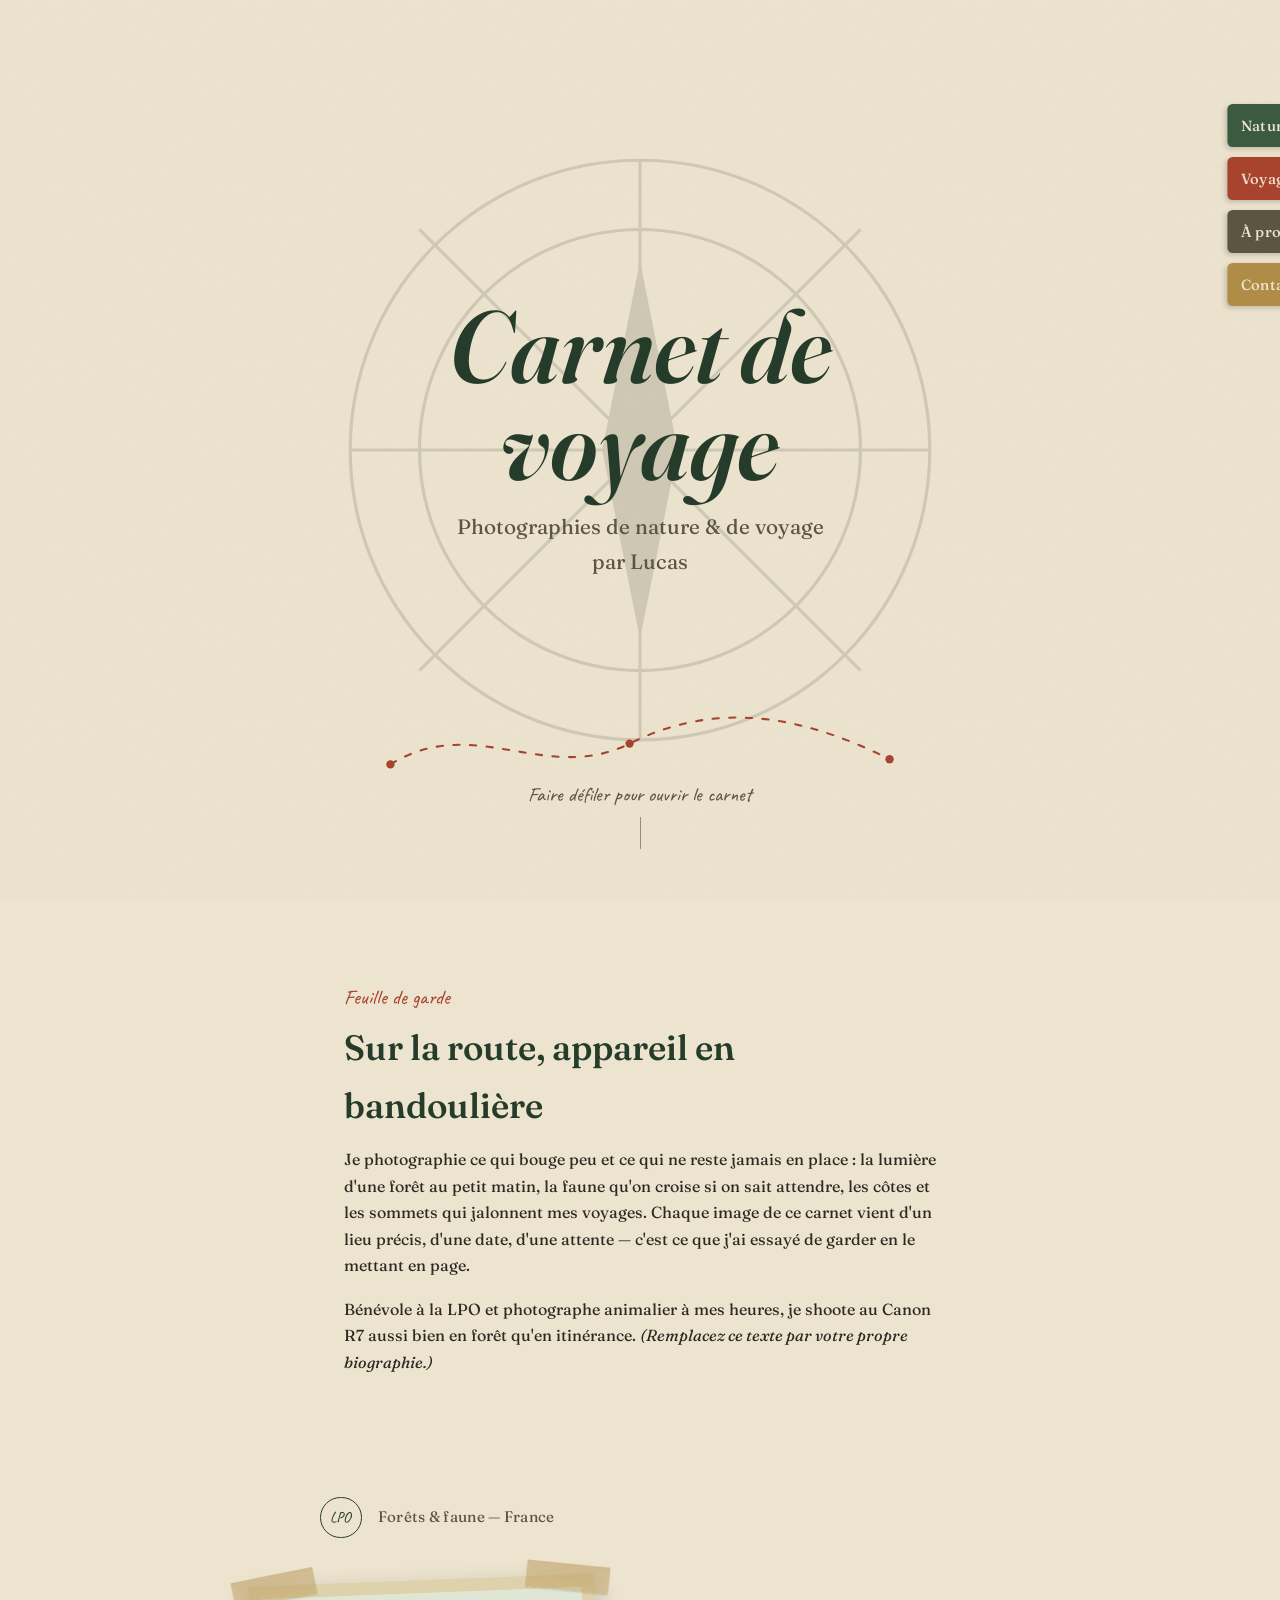
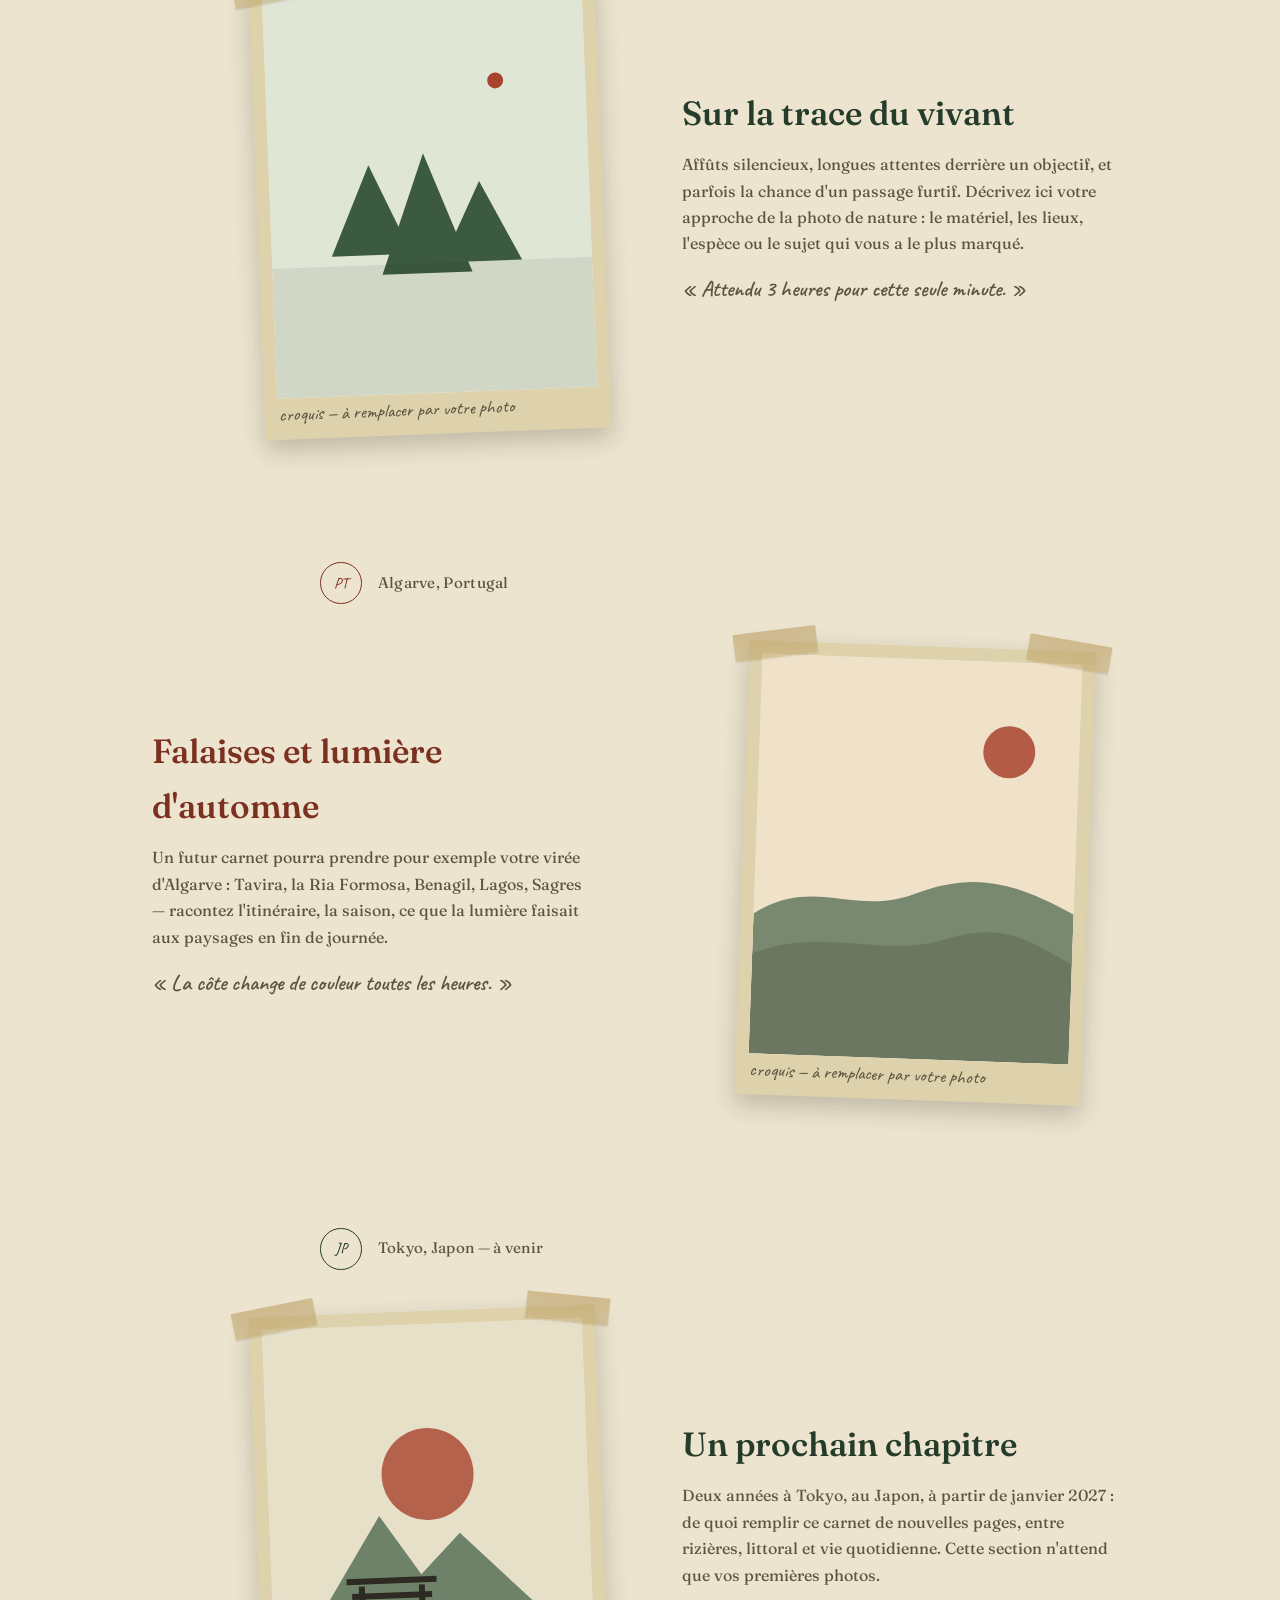
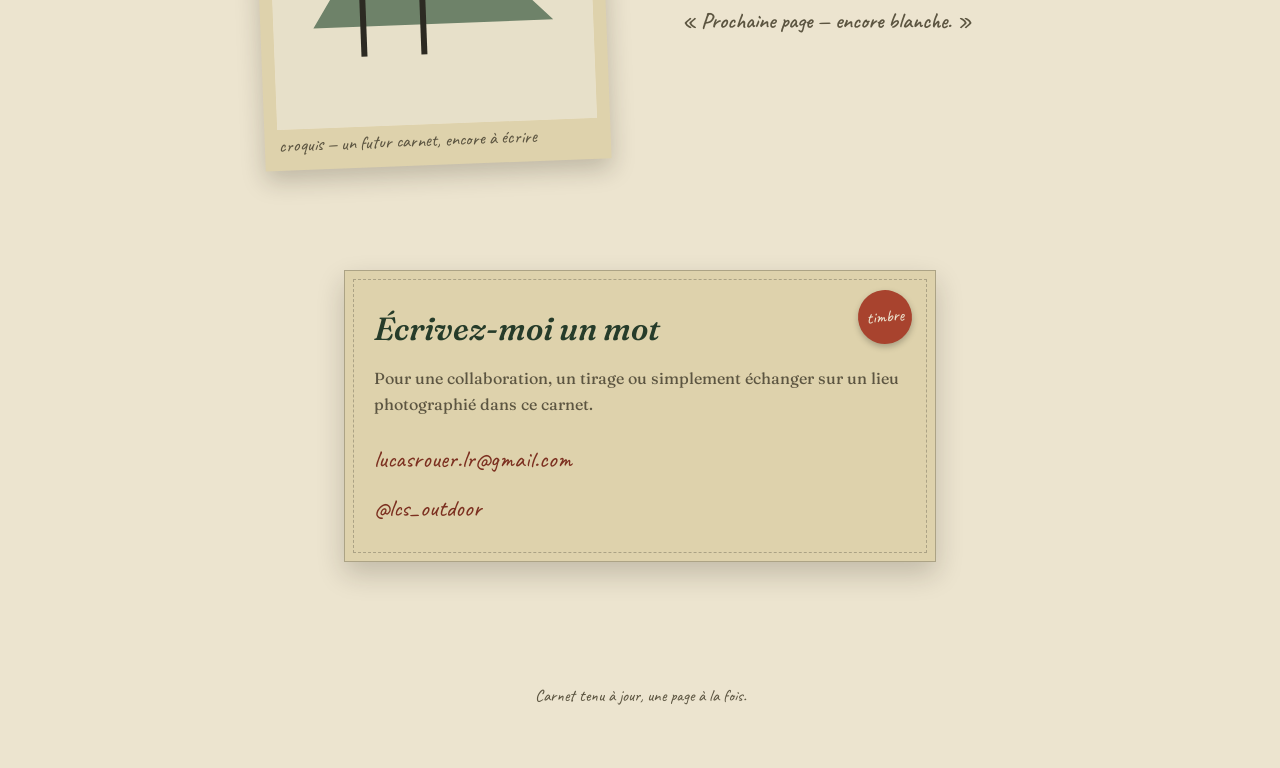
==== index.html @ 3ccbff41 "Create index.html" ====
<!DOCTYPE html>
<html lang="fr">
<head>
<meta charset="UTF-8">
<meta name="viewport" content="width=device-width, initial-scale=1.0">
<title>Carnet de voyage — Portfolio photo</title>
<style>
  @import url('https://fonts.googleapis.com/css2?family=Fraunces:ital,opsz,wght@0,9..144,340;0,9..144,440;0,9..144,560;1,9..144,440;1,9..144,560&family=Caveat:wght@500;600;700&display=swap');
 
  :root{
    --paper: #ece4cf;
    --paper-deep: #ded2ac;
    --paper-shadow: #cabf99;
    --ink: #2c2a22;
    --ink-soft: #5c5541;
    --forest: #3b5a40;
    --forest-deep: #263c2a;
    --rust: #a8432e;
    --rust-deep: #7c3020;
    --gold: #b08d46;
    --thread: rgba(44,42,34,0.28);
    --max: 40rem;
  }
 
  *{ box-sizing:border-box; }
  html{ scroll-behavior:smooth; }
 
  body{
    margin:0;
    background:var(--paper);
    color:var(--ink);
    font-family:'Fraunces', Georgia, serif;
    font-optical-sizing:auto;
    font-weight:440;
    line-height:1.65;
    -webkit-font-smoothing:antialiased;
  }
 
  /* aged paper grain, applied once to the whole page */
  body::before{
    content:"";
    position:fixed; inset:0;
    pointer-events:none;
    z-index:1;
    opacity:.5;
    mix-blend-mode:multiply;
    background-image:url("data:image/svg+xml,%3Csvg xmlns='http://www.w3.org/2000/svg' width='180' height='180'%3E%3Cfilter id='n'%3E%3CfeTurbulence type='fractalNoise' baseFrequency='0.85' numOctaves='2' stitchTiles='stitch'/%3E%3CfeColorMatrix type='matrix' values='0 0 0 0 0.17  0 0 0 0 0.16  0 0 0 0 0.13  0 0 0 0.05 0'/%3E%3C/filter%3E%3Crect width='100%25' height='100%25' filter='url(%23n)'/%3E%3C/svg%3E");
  }
 
  h1,h2,h3{ margin:0; font-weight:560; }
  p{ margin:0 0 1.1em; }
  a{ color:inherit; }
 
  .hand{
    font-family:'Caveat', cursive;
    font-weight:600;
  }
 
  /* ---------- skip link / accessibility ---------- */
  .skip{
    position:absolute; left:-999px; top:0;
    background:var(--ink); color:var(--paper); padding:.6em 1em;
    z-index:100;
  }
  .skip:focus{ left:1em; top:1em; }
 
  /* ================= tabs (notebook page tabs) ================= */
  .nav-toggle-input{ display:none; }
 
  .tabs{
    position:fixed;
    top:6.5rem;
    right:0;
    z-index:40;
    display:flex;
    flex-direction:column;
    gap:.6rem;
  }
  .tab{
    text-decoration:none;
    font-family:'Fraunces', serif;
    font-size:.92rem;
    font-weight:500;
    letter-spacing:.02em;
    color:var(--paper);
    padding:.65em .5em .65em .9em;
    border-radius:.35em 0 0 .35em;
    box-shadow:-2px 2px 5px rgba(0,0,0,.18);
    transform:translateX(2.15rem);
    transition:transform .25s ease;
    writing-mode:horizontal-tb;
  }
  .tab:hover, .tab:focus-visible{ transform:translateX(0); }
  .tab--forest{ background:var(--forest); }
  .tab--rust{ background:var(--rust); }
  .tab--ink{ background:var(--ink-soft); }
  .tab--gold{ background:var(--gold); }
 
  .nav-toggle-label{ display:none; }
 
  @media (max-width:640px){
    .tabs{
      flex-direction:row;
      top:auto; bottom:0; right:0; left:0;
      justify-content:center;
      background:var(--paper-deep);
      padding:.5rem .5rem calc(.5rem + env(safe-area-inset-bottom));
      box-shadow:0 -2px 8px rgba(0,0,0,.15);
      transform:translateY(100%);
      transition:transform .3s ease;
    }
    .nav-toggle-input:checked ~ .tabs{ transform:translateY(0); }
    .tab{ transform:none; border-radius:.35em; box-shadow:none; }
    .nav-toggle-label{
      display:flex; align-items:center; justify-content:center;
      position:fixed; bottom:1rem; right:1rem; z-index:41;
      width:3rem; height:3rem; border-radius:50%;
      background:var(--ink); color:var(--paper);
      font-family:'Caveat',cursive; font-size:1.4rem;
      box-shadow:0 3px 8px rgba(0,0,0,.3);
    }
  }
 
  /* ================= cover ================= */
  .cover{
    position:relative;
    min-height:100svh;
    display:flex;
    flex-direction:column;
    align-items:center;
    justify-content:center;
    text-align:center;
    padding:2rem 1.5rem;
    overflow:hidden;
  }
 
  .cover__compass{
    position:absolute;
    width:min(70vh,640px);
    height:min(70vh,640px);
    opacity:.14;
    color:var(--ink);
  }
 
  .cover__title{
    font-size:clamp(3rem, 10vw, 6.4rem);
    font-style:italic;
    line-height:.95;
    color:var(--forest-deep);
    position:relative;
    z-index:2;
  }
 
  .cover__subtitle{
    position:relative; z-index:2;
    margin-top:1.1rem;
    font-size:clamp(1.05rem,2.4vw,1.3rem);
    color:var(--ink-soft);
  }
 
  .cover__route{
    position:absolute;
    bottom:6.5rem;
    width:min(90%, 520px);
    color:var(--rust);
  }
  .cover__route path{
    fill:none;
    stroke:currentColor;
    stroke-width:2;
    stroke-linecap:round;
    stroke-dasharray:6 10;
    stroke-dashoffset:1000;
    animation:draw 2.6s ease-out forwards .3s;
  }
  .cover__route circle{ fill:var(--rust); }
 
  @keyframes draw{ to{ stroke-dashoffset:0; } }
 
  .cover__scroll{
    position:absolute;
    bottom:1.8rem;
    font-family:'Caveat', cursive;
    font-size:1.25rem;
    color:var(--ink-soft);
  }
  .cover__scroll::after{
    content:"";
    display:block;
    width:1px; height:2rem;
    background:var(--ink-soft);
    margin:.4rem auto 0;
    opacity:.6;
  }
 
  @media (prefers-reduced-motion:reduce){
    .cover__route path{ animation:none; stroke-dashoffset:0; }
  }
 
  /* ================= layout shell ================= */
  main{ position:relative; z-index:2; }
 
  .intro{
    max-width:var(--max);
    margin:0 auto;
    padding:5rem 1.5rem 3rem;
  }
  .intro h2{
    font-size:clamp(1.7rem,4vw,2.2rem);
    color:var(--forest-deep);
    margin-bottom:.7rem;
  }
  .intro__meta{
    font-family:'Caveat', cursive;
    font-size:1.3rem;
    color:var(--rust);
    display:block;
    margin-bottom:.3rem;
  }
 
  /* ================= chapters ================= */
  .chapter{
    max-width:64rem;
    margin:0 auto;
    padding:3.5rem 1.5rem;
  }
 
  .chapter__meta{
    display:flex;
    gap:1rem;
    flex-wrap:wrap;
    align-items:baseline;
    max-width:var(--max);
    margin:0 auto 1.6rem;
    font-family:'Caveat', cursive;
    font-size:1.35rem;
  }
  .chapter[data-accent="forest"] .chapter__meta{ color:var(--forest-deep); }
  .chapter[data-accent="rust"] .chapter__meta{ color:var(--rust-deep); }
  .chapter__place{ color:var(--ink-soft); font-family:'Fraunces',serif; font-size:.95rem; letter-spacing:.02em; }
 
  .chapter__body{
    display:grid;
    grid-template-columns:1.1fr 1fr;
    gap:2.5rem;
    align-items:center;
  }
  .chapter--reverse .chapter__body{ direction:rtl; }
  .chapter--reverse .chapter__body > *{ direction:ltr; }
 
  @media (max-width:760px){
    .chapter__body{ grid-template-columns:1fr; }
    .chapter--reverse .chapter__body{ direction:ltr; }
  }
 
  .chapter__text h2{
    font-size:clamp(1.6rem,3.6vw,2.1rem);
    margin-bottom:.6rem;
  }
  .chapter[data-accent="forest"] .chapter__text h2{ color:var(--forest-deep); }
  .chapter[data-accent="rust"] .chapter__text h2{ color:var(--rust-deep); }
 
  .chapter__text p{ color:var(--ink-soft); max-width:34rem; }
 
  .handwritten-note{
    font-family:'Caveat', cursive;
    font-size:1.4rem;
    color:var(--ink);
    line-height:1.3;
    margin-top:1rem;
  }
 
  /* ---- photo frame: torn paper + tape, ready to receive a real <img> ---- */
  .photo-frame{
    position:relative;
    background:var(--paper-deep);
    padding:.8rem .8rem 2.6rem;
    box-shadow:0 10px 24px rgba(30,26,15,.22);
  }
  .photo-frame--left{ justify-self:end; transform:rotate(-2.2deg); }
  .photo-frame--right{ justify-self:start; transform:rotate(2deg); }
  @media (max-width:760px){
    .photo-frame--left, .photo-frame--right{ justify-self:center; }
  }
 
  .photo-frame figcaption{
    position:absolute;
    bottom:.6rem; left:.9rem; right:.9rem;
    font-family:'Caveat', cursive;
    font-size:1.15rem;
    color:var(--ink-soft);
  }
 
  .photo{
    aspect-ratio:4/5;
    width:min(74vw, 320px);
    overflow:hidden;
    background:var(--paper);
    display:block;
  }
  .photo svg{ width:100%; height:100%; display:block; }
 
  .tape{
    position:absolute;
    width:5.2rem; height:1.7rem;
    background:linear-gradient(180deg, rgba(176,141,70,.55), rgba(176,141,70,.42));
    box-shadow:0 1px 2px rgba(0,0,0,.12);
    opacity:.85;
  }
  .tape--tl{ top:-.7rem; left:-1rem; transform:rotate(-9deg); }
  .tape--tr{ top:-.7rem; right:-1rem; transform:rotate(8deg); }
 
  /* ---- wax-seal date stamp ---- */
  .stamp{
    display:inline-flex;
    align-items:center;
    justify-content:center;
    width:2.6rem; height:2.6rem;
    border-radius:50%;
    border:1.5px solid currentColor;
    font-family:'Caveat', cursive;
    font-size:.95rem;
    flex:none;
  }
 
  /* ================= contact / postcard ================= */
  .contact{
    max-width:40rem;
    margin:2rem auto 6rem;
    padding:0 1.5rem;
  }
  .postcard{
    position:relative;
    background:var(--paper-deep);
    border:1px solid var(--thread);
    padding:2rem 1.8rem;
    box-shadow:0 12px 26px rgba(30,26,15,.2);
  }
  .postcard::before{
    content:"";
    position:absolute; inset:.5rem;
    border:1px dashed var(--thread);
    pointer-events:none;
  }
  .postcard h2{
    font-size:clamp(1.6rem,3.6vw,2rem);
    font-style:italic;
    color:var(--forest-deep);
    margin-bottom:.6rem;
  }
  .postcard p{ color:var(--ink-soft); }
  .postcard__lines{ margin-top:1.4rem; display:flex; flex-direction:column; gap:.5rem; }
  .postcard__lines a{
    text-decoration:none;
    font-family:'Caveat', cursive;
    font-size:1.5rem;
    color:var(--rust-deep);
    border-bottom:1px solid transparent;
  }
  .postcard__lines a:hover, .postcard__lines a:focus-visible{ border-color:currentColor; }
 
  .postcard__seal{
    position:absolute;
    top:1.2rem; right:1.4rem;
    width:3.4rem; height:3.4rem;
    border-radius:50%;
    background:var(--rust);
    color:var(--paper);
    display:flex; align-items:center; justify-content:center;
    font-family:'Caveat', cursive; font-size:1.05rem;
    box-shadow:0 3px 6px rgba(0,0,0,.25);
    transform:rotate(-6deg);
  }
 
  .colophon{
    text-align:center;
    padding:1.5rem 1rem 2.5rem;
    font-family:'Caveat', cursive;
    font-size:1.05rem;
    color:var(--ink-soft);
  }
 
  :focus-visible{ outline:2px solid var(--forest); outline-offset:3px; }
</style>
</head>
<body>
 
<a class="skip" href="#apropos">Aller au contenu</a>
 
<input type="checkbox" id="nav-toggle" class="nav-toggle-input">
<label for="nav-toggle" class="nav-toggle-label" aria-label="Ouvrir le menu">✎</label>
 
<nav class="tabs" aria-label="Sections du carnet">
  <a class="tab tab--forest" href="#nature">Nature</a>
  <a class="tab tab--rust" href="#voyages">Voyages</a>
  <a class="tab tab--ink" href="#apropos">À propos</a>
  <a class="tab tab--gold" href="#contact">Contact</a>
</nav>
 
<!-- ================= COUVERTURE ================= -->
<header class="cover" id="top">
  <svg class="cover__compass" viewBox="0 0 200 200" aria-hidden="true">
    <circle cx="100" cy="100" r="92" fill="none" stroke="currentColor" stroke-width="1"/>
    <circle cx="100" cy="100" r="70" fill="none" stroke="currentColor" stroke-width="1"/>
    <g stroke="currentColor" stroke-width="1">
      <line x1="100" y1="8" x2="100" y2="192"/>
      <line x1="8" y1="100" x2="192" y2="100"/>
      <line x1="30" y1="30" x2="170" y2="170"/>
      <line x1="170" y1="30" x2="30" y2="170"/>
    </g>
    <path d="M100 40 L112 100 L100 160 L88 100 Z" fill="currentColor"/>
  </svg>
 
  <div class="cover__text">
    <h1 class="cover__title">Carnet de<br>voyage</h1>
    <p class="cover__subtitle">Photographies de nature &amp; de voyage<br>par Lucas</p>
  </div>
 
  <svg class="cover__route" viewBox="0 0 500 90" aria-hidden="true">
    <path d="M10 60 C 90 10, 160 80, 240 40 S 400 10, 490 55"/>
    <circle cx="10" cy="60" r="4"/>
    <circle cx="240" cy="40" r="4"/>
    <circle cx="490" cy="55" r="4"/>
  </svg>
 
  <p class="cover__scroll">Faire défiler pour ouvrir le carnet</p>
</header>
 
<main>
 
  <!-- ================= À PROPOS ================= -->
  <section class="intro" id="apropos">
    <span class="intro__meta">Feuille de garde</span>
    <h2>Sur la route, appareil en bandoulière</h2>
    <p>
      Je photographie ce qui bouge peu et ce qui ne reste jamais en place&nbsp;: la lumière
      d'une forêt au petit matin, la faune qu'on croise si on sait attendre, les côtes et les
      sommets qui jalonnent mes voyages. Chaque image de ce carnet vient d'un lieu précis,
      d'une date, d'une attente — c'est ce que j'ai essayé de garder en le mettant en page.
    </p>
    <p>
      Bénévole à la LPO et photographe animalier à mes heures, je shoote au Canon R7 aussi
      bien en forêt qu'en itinérance. <em>(Remplacez ce texte par votre propre biographie.)</em>
    </p>
  </section>
 
  <!-- ================= CHAPITRE 1 — NATURE ================= -->
  <section class="chapter" id="nature" data-accent="forest">
    <div class="chapter__meta">
      <span class="stamp">LPO</span>
      <span class="chapter__place">Forêts &amp; faune — France</span>
    </div>
    <div class="chapter__body">
      <!-- Remplacez le bloc .photo par une vraie image :
           <img src="votre-photo.jpg" alt="description"> à la place du <svg> -->
      <figure class="photo-frame photo-frame--left">
        <div class="tape tape--tl"></div>
        <div class="tape tape--tr"></div>
        <div class="photo">
          <svg viewBox="0 0 320 400" preserveAspectRatio="xMidYMid slice" aria-hidden="true">
            <rect width="320" height="400" fill="#dfe6d6"/>
            <g fill="#3b5a40">
              <path d="M60 260 L100 170 L140 260 Z"/>
              <path d="M110 280 L155 160 L200 280 Z"/>
              <path d="M170 270 L210 190 L250 270 Z"/>
            </g>
            <rect y="270" width="320" height="130" fill="#2c2a22" opacity=".08"/>
            <circle cx="230" cy="90" r="8" fill="#a8432e"/>
            <path d="M226 88 q4 -6 8 0" stroke="#a8432e" fill="none" stroke-width="2"/>
          </svg>
        </div>
        <figcaption>croquis — à remplacer par votre photo</figcaption>
      </figure>
 
      <div class="chapter__text">
        <h2>Sur la trace du vivant</h2>
        <p>
          Affûts silencieux, longues attentes derrière un objectif, et parfois la chance
          d'un passage furtif. Décrivez ici votre approche de la photo de nature&nbsp;: le
          matériel, les lieux, l'espèce ou le sujet qui vous a le plus marqué.
        </p>
        <p class="hand handwritten-note">« Attendu 3 heures pour cette seule minute. »</p>
      </div>
    </div>
  </section>
 
  <!-- ================= CHAPITRE 2 — VOYAGES ================= -->
  <section class="chapter chapter--reverse" id="voyages" data-accent="rust">
    <div class="chapter__meta">
      <span class="stamp" style="color:var(--rust-deep)">PT</span>
      <span class="chapter__place">Algarve, Portugal</span>
    </div>
    <div class="chapter__body">
      <figure class="photo-frame photo-frame--right">
        <div class="tape tape--tl"></div>
        <div class="tape tape--tr"></div>
        <div class="photo">
          <svg viewBox="0 0 320 400" preserveAspectRatio="xMidYMid slice" aria-hidden="true">
            <rect width="320" height="400" fill="#f0e2c9"/>
            <circle cx="250" cy="90" r="26" fill="#a8432e" opacity=".85"/>
            <path d="M0 260 C 60 220, 100 260, 160 235 S 260 220, 320 250 L320 400 L0 400 Z" fill="#3b5a40" opacity=".65"/>
            <path d="M0 300 C 70 270, 130 300, 190 280 S 270 275, 320 300 L320 400 L0 400 Z" fill="#2c2a22" opacity=".18"/>
          </svg>
        </div>
        <figcaption>croquis — à remplacer par votre photo</figcaption>
      </figure>
 
      <div class="chapter__text">
        <h2>Falaises et lumière d'automne</h2>
        <p>
          Un futur carnet pourra prendre pour exemple votre virée d'Algarve&nbsp;:
          Tavira, la Ria Formosa, Benagil, Lagos, Sagres — racontez l'itinéraire, la
          saison, ce que la lumière faisait aux paysages en fin de journée.
        </p>
        <p class="hand handwritten-note">« La côte change de couleur toutes les heures. »</p>
      </div>
    </div>
  </section>
 
  <!-- ================= CHAPITRE 3 — À VENIR (JAPON) ================= -->
  <section class="chapter" id="japon" data-accent="forest">
    <div class="chapter__meta">
      <span class="stamp">JP</span>
      <span class="chapter__place">Tokyo, Japon — à venir</span>
    </div>
    <div class="chapter__body">
      <figure class="photo-frame photo-frame--left">
        <div class="tape tape--tl"></div>
        <div class="tape tape--tr"></div>
        <div class="photo">
          <svg viewBox="0 0 320 400" preserveAspectRatio="xMidYMid slice" aria-hidden="true">
            <rect width="320" height="400" fill="#e7e0c9"/>
            <circle cx="160" cy="150" r="46" fill="#a8432e" opacity=".8"/>
            <path d="M40 300 L110 190 L150 250 L190 210 L280 300 Z" fill="#3b5a40" opacity=".7"/>
            <g stroke="#2c2a22" stroke-width="6">
              <line x1="90" y1="330" x2="90" y2="260"/>
              <line x1="150" y1="330" x2="150" y2="260"/>
              <line x1="80" y1="270" x2="160" y2="270"/>
              <line x1="75" y1="255" x2="165" y2="255"/>
            </g>
          </svg>
        </div>
        <figcaption>croquis — un futur carnet, encore à écrire</figcaption>
      </figure>
 
      <div class="chapter__text">
        <h2>Un prochain chapitre</h2>
        <p>
          Deux années à Tokyo, au Japon, à partir de janvier 2027&nbsp;:
          de quoi remplir ce carnet de nouvelles pages, entre rizières, littoral et vie
          quotidienne. Cette section n'attend que vos premières photos.
        </p>
        <p class="hand handwritten-note">« Prochaine page — encore blanche. »</p>
      </div>
    </div>
  </section>
 
  <!-- ================= CONTACT ================= -->
  <section class="contact" id="contact">
    <div class="postcard">
      <div class="postcard__seal">timbre</div>
      <h2>Écrivez-moi un mot</h2>
      <p>
        Pour une collaboration, un tirage ou simplement échanger sur un lieu photographié
        dans ce carnet.
      </p>
      <div class="postcard__lines">
        <a href="mailto:lucasrouer.lr@gmail.com">lucasrouer.lr@gmail.com</a>
        <a href="https://instagram.com/lcs_outdoor" target="_blank" rel="noopener">@lcs_outdoor</a>
      </div>
    </div>
  </section>
 
</main>
 
<p class="colophon">Carnet tenu à jour, une page à la fois.</p>
 
</body>
</html>
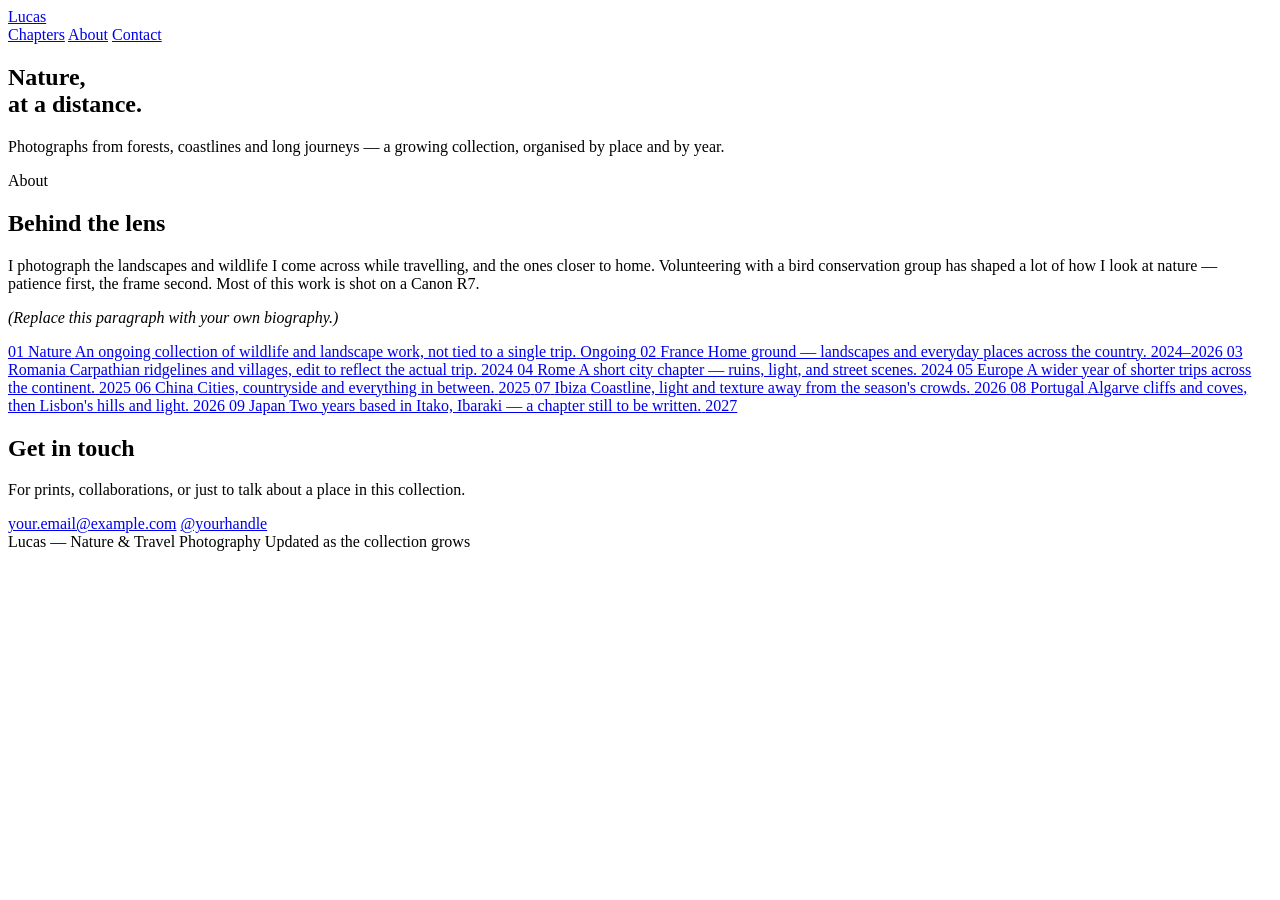
==== commit 20f770df: "Update index.html" ====
--- a/index.html
+++ b/index.html
@@ -1,579 +1,123 @@
 <!DOCTYPE html>
-<html lang="fr">
+<html lang="en">
 <head>
 <meta charset="UTF-8">
 <meta name="viewport" content="width=device-width, initial-scale=1.0">
-<title>Carnet de voyage — Portfolio photo</title>
-<style>
-  @import url('https://fonts.googleapis.com/css2?family=Fraunces:ital,opsz,wght@0,9..144,340;0,9..144,440;0,9..144,560;1,9..144,440;1,9..144,560&family=Caveat:wght@500;600;700&display=swap');
- 
-  :root{
-    --paper: #ece4cf;
-    --paper-deep: #ded2ac;
-    --paper-shadow: #cabf99;
-    --ink: #2c2a22;
-    --ink-soft: #5c5541;
-    --forest: #3b5a40;
-    --forest-deep: #263c2a;
-    --rust: #a8432e;
-    --rust-deep: #7c3020;
-    --gold: #b08d46;
-    --thread: rgba(44,42,34,0.28);
-    --max: 40rem;
-  }
- 
-  *{ box-sizing:border-box; }
-  html{ scroll-behavior:smooth; }
- 
-  body{
-    margin:0;
-    background:var(--paper);
-    color:var(--ink);
-    font-family:'Fraunces', Georgia, serif;
-    font-optical-sizing:auto;
-    font-weight:440;
-    line-height:1.65;
-    -webkit-font-smoothing:antialiased;
-  }
- 
-  /* aged paper grain, applied once to the whole page */
-  body::before{
-    content:"";
-    position:fixed; inset:0;
-    pointer-events:none;
-    z-index:1;
-    opacity:.5;
-    mix-blend-mode:multiply;
-    background-image:url("data:image/svg+xml,%3Csvg xmlns='http://www.w3.org/2000/svg' width='180' height='180'%3E%3Cfilter id='n'%3E%3CfeTurbulence type='fractalNoise' baseFrequency='0.85' numOctaves='2' stitchTiles='stitch'/%3E%3CfeColorMatrix type='matrix' values='0 0 0 0 0.17  0 0 0 0 0.16  0 0 0 0 0.13  0 0 0 0.05 0'/%3E%3C/filter%3E%3Crect width='100%25' height='100%25' filter='url(%23n)'/%3E%3C/svg%3E");
-  }
- 
-  h1,h2,h3{ margin:0; font-weight:560; }
-  p{ margin:0 0 1.1em; }
-  a{ color:inherit; }
- 
-  .hand{
-    font-family:'Caveat', cursive;
-    font-weight:600;
-  }
- 
-  /* ---------- skip link / accessibility ---------- */
-  .skip{
-    position:absolute; left:-999px; top:0;
-    background:var(--ink); color:var(--paper); padding:.6em 1em;
-    z-index:100;
-  }
-  .skip:focus{ left:1em; top:1em; }
- 
-  /* ================= tabs (notebook page tabs) ================= */
-  .nav-toggle-input{ display:none; }
- 
-  .tabs{
-    position:fixed;
-    top:6.5rem;
-    right:0;
-    z-index:40;
-    display:flex;
-    flex-direction:column;
-    gap:.6rem;
-  }
-  .tab{
-    text-decoration:none;
-    font-family:'Fraunces', serif;
-    font-size:.92rem;
-    font-weight:500;
-    letter-spacing:.02em;
-    color:var(--paper);
-    padding:.65em .5em .65em .9em;
-    border-radius:.35em 0 0 .35em;
-    box-shadow:-2px 2px 5px rgba(0,0,0,.18);
-    transform:translateX(2.15rem);
-    transition:transform .25s ease;
-    writing-mode:horizontal-tb;
-  }
-  .tab:hover, .tab:focus-visible{ transform:translateX(0); }
-  .tab--forest{ background:var(--forest); }
-  .tab--rust{ background:var(--rust); }
-  .tab--ink{ background:var(--ink-soft); }
-  .tab--gold{ background:var(--gold); }
- 
-  .nav-toggle-label{ display:none; }
- 
-  @media (max-width:640px){
-    .tabs{
-      flex-direction:row;
-      top:auto; bottom:0; right:0; left:0;
-      justify-content:center;
-      background:var(--paper-deep);
-      padding:.5rem .5rem calc(.5rem + env(safe-area-inset-bottom));
-      box-shadow:0 -2px 8px rgba(0,0,0,.15);
-      transform:translateY(100%);
-      transition:transform .3s ease;
-    }
-    .nav-toggle-input:checked ~ .tabs{ transform:translateY(0); }
-    .tab{ transform:none; border-radius:.35em; box-shadow:none; }
-    .nav-toggle-label{
-      display:flex; align-items:center; justify-content:center;
-      position:fixed; bottom:1rem; right:1rem; z-index:41;
-      width:3rem; height:3rem; border-radius:50%;
-      background:var(--ink); color:var(--paper);
-      font-family:'Caveat',cursive; font-size:1.4rem;
-      box-shadow:0 3px 8px rgba(0,0,0,.3);
-    }
-  }
- 
-  /* ================= cover ================= */
-  .cover{
-    position:relative;
-    min-height:100svh;
-    display:flex;
-    flex-direction:column;
-    align-items:center;
-    justify-content:center;
-    text-align:center;
-    padding:2rem 1.5rem;
-    overflow:hidden;
-  }
- 
-  .cover__compass{
-    position:absolute;
-    width:min(70vh,640px);
-    height:min(70vh,640px);
-    opacity:.14;
-    color:var(--ink);
-  }
- 
-  .cover__title{
-    font-size:clamp(3rem, 10vw, 6.4rem);
-    font-style:italic;
-    line-height:.95;
-    color:var(--forest-deep);
-    position:relative;
-    z-index:2;
-  }
- 
-  .cover__subtitle{
-    position:relative; z-index:2;
-    margin-top:1.1rem;
-    font-size:clamp(1.05rem,2.4vw,1.3rem);
-    color:var(--ink-soft);
-  }
- 
-  .cover__route{
-    position:absolute;
-    bottom:6.5rem;
-    width:min(90%, 520px);
-    color:var(--rust);
-  }
-  .cover__route path{
-    fill:none;
-    stroke:currentColor;
-    stroke-width:2;
-    stroke-linecap:round;
-    stroke-dasharray:6 10;
-    stroke-dashoffset:1000;
-    animation:draw 2.6s ease-out forwards .3s;
-  }
-  .cover__route circle{ fill:var(--rust); }
- 
-  @keyframes draw{ to{ stroke-dashoffset:0; } }
- 
-  .cover__scroll{
-    position:absolute;
-    bottom:1.8rem;
-    font-family:'Caveat', cursive;
-    font-size:1.25rem;
-    color:var(--ink-soft);
-  }
-  .cover__scroll::after{
-    content:"";
-    display:block;
-    width:1px; height:2rem;
-    background:var(--ink-soft);
-    margin:.4rem auto 0;
-    opacity:.6;
-  }
- 
-  @media (prefers-reduced-motion:reduce){
-    .cover__route path{ animation:none; stroke-dashoffset:0; }
-  }
- 
-  /* ================= layout shell ================= */
-  main{ position:relative; z-index:2; }
- 
-  .intro{
-    max-width:var(--max);
-    margin:0 auto;
-    padding:5rem 1.5rem 3rem;
-  }
-  .intro h2{
-    font-size:clamp(1.7rem,4vw,2.2rem);
-    color:var(--forest-deep);
-    margin-bottom:.7rem;
-  }
-  .intro__meta{
-    font-family:'Caveat', cursive;
-    font-size:1.3rem;
-    color:var(--rust);
-    display:block;
-    margin-bottom:.3rem;
-  }
- 
-  /* ================= chapters ================= */
-  .chapter{
-    max-width:64rem;
-    margin:0 auto;
-    padding:3.5rem 1.5rem;
-  }
- 
-  .chapter__meta{
-    display:flex;
-    gap:1rem;
-    flex-wrap:wrap;
-    align-items:baseline;
-    max-width:var(--max);
-    margin:0 auto 1.6rem;
-    font-family:'Caveat', cursive;
-    font-size:1.35rem;
-  }
-  .chapter[data-accent="forest"] .chapter__meta{ color:var(--forest-deep); }
-  .chapter[data-accent="rust"] .chapter__meta{ color:var(--rust-deep); }
-  .chapter__place{ color:var(--ink-soft); font-family:'Fraunces',serif; font-size:.95rem; letter-spacing:.02em; }
- 
-  .chapter__body{
-    display:grid;
-    grid-template-columns:1.1fr 1fr;
-    gap:2.5rem;
-    align-items:center;
-  }
-  .chapter--reverse .chapter__body{ direction:rtl; }
-  .chapter--reverse .chapter__body > *{ direction:ltr; }
- 
-  @media (max-width:760px){
-    .chapter__body{ grid-template-columns:1fr; }
-    .chapter--reverse .chapter__body{ direction:ltr; }
-  }
- 
-  .chapter__text h2{
-    font-size:clamp(1.6rem,3.6vw,2.1rem);
-    margin-bottom:.6rem;
-  }
-  .chapter[data-accent="forest"] .chapter__text h2{ color:var(--forest-deep); }
-  .chapter[data-accent="rust"] .chapter__text h2{ color:var(--rust-deep); }
- 
-  .chapter__text p{ color:var(--ink-soft); max-width:34rem; }
- 
-  .handwritten-note{
-    font-family:'Caveat', cursive;
-    font-size:1.4rem;
-    color:var(--ink);
-    line-height:1.3;
-    margin-top:1rem;
-  }
- 
-  /* ---- photo frame: torn paper + tape, ready to receive a real <img> ---- */
-  .photo-frame{
-    position:relative;
-    background:var(--paper-deep);
-    padding:.8rem .8rem 2.6rem;
-    box-shadow:0 10px 24px rgba(30,26,15,.22);
-  }
-  .photo-frame--left{ justify-self:end; transform:rotate(-2.2deg); }
-  .photo-frame--right{ justify-self:start; transform:rotate(2deg); }
-  @media (max-width:760px){
-    .photo-frame--left, .photo-frame--right{ justify-self:center; }
-  }
- 
-  .photo-frame figcaption{
-    position:absolute;
-    bottom:.6rem; left:.9rem; right:.9rem;
-    font-family:'Caveat', cursive;
-    font-size:1.15rem;
-    color:var(--ink-soft);
-  }
- 
-  .photo{
-    aspect-ratio:4/5;
-    width:min(74vw, 320px);
-    overflow:hidden;
-    background:var(--paper);
-    display:block;
-  }
-  .photo svg{ width:100%; height:100%; display:block; }
- 
-  .tape{
-    position:absolute;
-    width:5.2rem; height:1.7rem;
-    background:linear-gradient(180deg, rgba(176,141,70,.55), rgba(176,141,70,.42));
-    box-shadow:0 1px 2px rgba(0,0,0,.12);
-    opacity:.85;
-  }
-  .tape--tl{ top:-.7rem; left:-1rem; transform:rotate(-9deg); }
-  .tape--tr{ top:-.7rem; right:-1rem; transform:rotate(8deg); }
- 
-  /* ---- wax-seal date stamp ---- */
-  .stamp{
-    display:inline-flex;
-    align-items:center;
-    justify-content:center;
-    width:2.6rem; height:2.6rem;
-    border-radius:50%;
-    border:1.5px solid currentColor;
-    font-family:'Caveat', cursive;
-    font-size:.95rem;
-    flex:none;
-  }
- 
-  /* ================= contact / postcard ================= */
-  .contact{
-    max-width:40rem;
-    margin:2rem auto 6rem;
-    padding:0 1.5rem;
-  }
-  .postcard{
-    position:relative;
-    background:var(--paper-deep);
-    border:1px solid var(--thread);
-    padding:2rem 1.8rem;
-    box-shadow:0 12px 26px rgba(30,26,15,.2);
-  }
-  .postcard::before{
-    content:"";
-    position:absolute; inset:.5rem;
-    border:1px dashed var(--thread);
-    pointer-events:none;
-  }
-  .postcard h2{
-    font-size:clamp(1.6rem,3.6vw,2rem);
-    font-style:italic;
-    color:var(--forest-deep);
-    margin-bottom:.6rem;
-  }
-  .postcard p{ color:var(--ink-soft); }
-  .postcard__lines{ margin-top:1.4rem; display:flex; flex-direction:column; gap:.5rem; }
-  .postcard__lines a{
-    text-decoration:none;
-    font-family:'Caveat', cursive;
-    font-size:1.5rem;
-    color:var(--rust-deep);
-    border-bottom:1px solid transparent;
-  }
-  .postcard__lines a:hover, .postcard__lines a:focus-visible{ border-color:currentColor; }
- 
-  .postcard__seal{
-    position:absolute;
-    top:1.2rem; right:1.4rem;
-    width:3.4rem; height:3.4rem;
-    border-radius:50%;
-    background:var(--rust);
-    color:var(--paper);
-    display:flex; align-items:center; justify-content:center;
-    font-family:'Caveat', cursive; font-size:1.05rem;
-    box-shadow:0 3px 6px rgba(0,0,0,.25);
-    transform:rotate(-6deg);
-  }
- 
-  .colophon{
-    text-align:center;
-    padding:1.5rem 1rem 2.5rem;
-    font-family:'Caveat', cursive;
-    font-size:1.05rem;
-    color:var(--ink-soft);
-  }
- 
-  :focus-visible{ outline:2px solid var(--forest); outline-offset:3px; }
-</style>
+<title>Lucas — Nature &amp; Travel Photography</title>
+<link rel="stylesheet" href="styles.css">
 </head>
 <body>
  
-<a class="skip" href="#apropos">Aller au contenu</a>
- 
-<input type="checkbox" id="nav-toggle" class="nav-toggle-input">
-<label for="nav-toggle" class="nav-toggle-label" aria-label="Ouvrir le menu">✎</label>
- 
-<nav class="tabs" aria-label="Sections du carnet">
-  <a class="tab tab--forest" href="#nature">Nature</a>
-  <a class="tab tab--rust" href="#voyages">Voyages</a>
-  <a class="tab tab--ink" href="#apropos">À propos</a>
-  <a class="tab tab--gold" href="#contact">Contact</a>
-</nav>
- 
-<!-- ================= COUVERTURE ================= -->
-<header class="cover" id="top">
-  <svg class="cover__compass" viewBox="0 0 200 200" aria-hidden="true">
-    <circle cx="100" cy="100" r="92" fill="none" stroke="currentColor" stroke-width="1"/>
-    <circle cx="100" cy="100" r="70" fill="none" stroke="currentColor" stroke-width="1"/>
-    <g stroke="currentColor" stroke-width="1">
-      <line x1="100" y1="8" x2="100" y2="192"/>
-      <line x1="8" y1="100" x2="192" y2="100"/>
-      <line x1="30" y1="30" x2="170" y2="170"/>
-      <line x1="170" y1="30" x2="30" y2="170"/>
-    </g>
-    <path d="M100 40 L112 100 L100 160 L88 100 Z" fill="currentColor"/>
-  </svg>
- 
-  <div class="cover__text">
-    <h1 class="cover__title">Carnet de<br>voyage</h1>
-    <p class="cover__subtitle">Photographies de nature &amp; de voyage<br>par Lucas</p>
-  </div>
- 
-  <svg class="cover__route" viewBox="0 0 500 90" aria-hidden="true">
-    <path d="M10 60 C 90 10, 160 80, 240 40 S 400 10, 490 55"/>
-    <circle cx="10" cy="60" r="4"/>
-    <circle cx="240" cy="40" r="4"/>
-    <circle cx="490" cy="55" r="4"/>
-  </svg>
- 
-  <p class="cover__scroll">Faire défiler pour ouvrir le carnet</p>
+<header class="site-header">
+  <a class="site-header__mark" href="#top">Lucas</a>
+  <nav class="site-header__nav">
+    <a href="#chapters">Chapters</a>
+    <a href="#about">About</a>
+    <a href="#contact">Contact</a>
+  </nav>
 </header>
  
-<main>
+<section class="hero" id="top">
+  <div class="topo" aria-hidden="true"></div>
+  <h1 class="hero__title">Nature,<br>at a distance.</h1>
+  <p class="hero__subtitle">
+    Photographs from forests, coastlines and long journeys — a growing collection,
+    organised by place and by year.
+  </p>
+</section>
  
-  <!-- ================= À PROPOS ================= -->
-  <section class="intro" id="apropos">
-    <span class="intro__meta">Feuille de garde</span>
-    <h2>Sur la route, appareil en bandoulière</h2>
-    <p>
-      Je photographie ce qui bouge peu et ce qui ne reste jamais en place&nbsp;: la lumière
-      d'une forêt au petit matin, la faune qu'on croise si on sait attendre, les côtes et les
-      sommets qui jalonnent mes voyages. Chaque image de ce carnet vient d'un lieu précis,
-      d'une date, d'une attente — c'est ce que j'ai essayé de garder en le mettant en page.
-    </p>
-    <p>
-      Bénévole à la LPO et photographe animalier à mes heures, je shoote au Canon R7 aussi
-      bien en forêt qu'en itinérance. <em>(Remplacez ce texte par votre propre biographie.)</em>
-    </p>
-  </section>
+<section class="about" id="about">
+  <span class="eyebrow">About</span>
+  <h2>Behind the lens</h2>
+  <p>
+    I photograph the landscapes and wildlife I come across while travelling, and the
+    ones closer to home. Volunteering with a bird conservation group has shaped a lot
+    of how I look at nature — patience first, the frame second. Most of this work is
+    shot on a Canon R7.
+  </p>
+  <p><em>(Replace this paragraph with your own biography.)</em></p>
+</section>
  
-  <!-- ================= CHAPITRE 1 — NATURE ================= -->
-  <section class="chapter" id="nature" data-accent="forest">
-    <div class="chapter__meta">
-      <span class="stamp">LPO</span>
-      <span class="chapter__place">Forêts &amp; faune — France</span>
-    </div>
-    <div class="chapter__body">
-      <!-- Remplacez le bloc .photo par une vraie image :
-           <img src="votre-photo.jpg" alt="description"> à la place du <svg> -->
-      <figure class="photo-frame photo-frame--left">
-        <div class="tape tape--tl"></div>
-        <div class="tape tape--tr"></div>
-        <div class="photo">
-          <svg viewBox="0 0 320 400" preserveAspectRatio="xMidYMid slice" aria-hidden="true">
-            <rect width="320" height="400" fill="#dfe6d6"/>
-            <g fill="#3b5a40">
-              <path d="M60 260 L100 170 L140 260 Z"/>
-              <path d="M110 280 L155 160 L200 280 Z"/>
-              <path d="M170 270 L210 190 L250 270 Z"/>
-            </g>
-            <rect y="270" width="320" height="130" fill="#2c2a22" opacity=".08"/>
-            <circle cx="230" cy="90" r="8" fill="#a8432e"/>
-            <path d="M226 88 q4 -6 8 0" stroke="#a8432e" fill="none" stroke-width="2"/>
-          </svg>
-        </div>
-        <figcaption>croquis — à remplacer par votre photo</figcaption>
-      </figure>
+<section class="index" id="chapters" aria-label="Chapters">
  
-      <div class="chapter__text">
-        <h2>Sur la trace du vivant</h2>
-        <p>
-          Affûts silencieux, longues attentes derrière un objectif, et parfois la chance
-          d'un passage furtif. Décrivez ici votre approche de la photo de nature&nbsp;: le
-          matériel, les lieux, l'espèce ou le sujet qui vous a le plus marqué.
-        </p>
-        <p class="hand handwritten-note">« Attendu 3 heures pour cette seule minute. »</p>
-      </div>
-    </div>
-  </section>
+  <a class="index__row" href="nature.html">
+    <span class="index__num">01</span>
+    <span class="index__title">Nature</span>
+    <span class="index__desc">An ongoing collection of wildlife and landscape work, not tied to a single trip.</span>
+    <span class="index__year">Ongoing</span>
+  </a>
  
-  <!-- ================= CHAPITRE 2 — VOYAGES ================= -->
-  <section class="chapter chapter--reverse" id="voyages" data-accent="rust">
-    <div class="chapter__meta">
-      <span class="stamp" style="color:var(--rust-deep)">PT</span>
-      <span class="chapter__place">Algarve, Portugal</span>
-    </div>
-    <div class="chapter__body">
-      <figure class="photo-frame photo-frame--right">
-        <div class="tape tape--tl"></div>
-        <div class="tape tape--tr"></div>
-        <div class="photo">
-          <svg viewBox="0 0 320 400" preserveAspectRatio="xMidYMid slice" aria-hidden="true">
-            <rect width="320" height="400" fill="#f0e2c9"/>
-            <circle cx="250" cy="90" r="26" fill="#a8432e" opacity=".85"/>
-            <path d="M0 260 C 60 220, 100 260, 160 235 S 260 220, 320 250 L320 400 L0 400 Z" fill="#3b5a40" opacity=".65"/>
-            <path d="M0 300 C 70 270, 130 300, 190 280 S 270 275, 320 300 L320 400 L0 400 Z" fill="#2c2a22" opacity=".18"/>
-          </svg>
-        </div>
-        <figcaption>croquis — à remplacer par votre photo</figcaption>
-      </figure>
+  <a class="index__row" href="france-2024-2026.html">
+    <span class="index__num">02</span>
+    <span class="index__title">France</span>
+    <span class="index__desc">Home ground — landscapes and everyday places across the country.</span>
+    <span class="index__year">2024–2026</span>
+  </a>
  
-      <div class="chapter__text">
-        <h2>Falaises et lumière d'automne</h2>
-        <p>
-          Un futur carnet pourra prendre pour exemple votre virée d'Algarve&nbsp;:
-          Tavira, la Ria Formosa, Benagil, Lagos, Sagres — racontez l'itinéraire, la
-          saison, ce que la lumière faisait aux paysages en fin de journée.
-        </p>
-        <p class="hand handwritten-note">« La côte change de couleur toutes les heures. »</p>
-      </div>
-    </div>
-  </section>
+  <a class="index__row" href="romania-2024.html">
+    <span class="index__num">03</span>
+    <span class="index__title">Romania</span>
+    <span class="index__desc">Carpathian ridgelines and villages, edit to reflect the actual trip.</span>
+    <span class="index__year">2024</span>
+  </a>
  
-  <!-- ================= CHAPITRE 3 — À VENIR (JAPON) ================= -->
-  <section class="chapter" id="japon" data-accent="forest">
-    <div class="chapter__meta">
-      <span class="stamp">JP</span>
-      <span class="chapter__place">Tokyo, Japon — à venir</span>
-    </div>
-    <div class="chapter__body">
-      <figure class="photo-frame photo-frame--left">
-        <div class="tape tape--tl"></div>
-        <div class="tape tape--tr"></div>
-        <div class="photo">
-          <svg viewBox="0 0 320 400" preserveAspectRatio="xMidYMid slice" aria-hidden="true">
-            <rect width="320" height="400" fill="#e7e0c9"/>
-            <circle cx="160" cy="150" r="46" fill="#a8432e" opacity=".8"/>
-            <path d="M40 300 L110 190 L150 250 L190 210 L280 300 Z" fill="#3b5a40" opacity=".7"/>
-            <g stroke="#2c2a22" stroke-width="6">
-              <line x1="90" y1="330" x2="90" y2="260"/>
-              <line x1="150" y1="330" x2="150" y2="260"/>
-              <line x1="80" y1="270" x2="160" y2="270"/>
-              <line x1="75" y1="255" x2="165" y2="255"/>
-            </g>
-          </svg>
-        </div>
-        <figcaption>croquis — un futur carnet, encore à écrire</figcaption>
-      </figure>
+  <a class="index__row" href="rome-2024.html">
+    <span class="index__num">04</span>
+    <span class="index__title">Rome</span>
+    <span class="index__desc">A short city chapter — ruins, light, and street scenes.</span>
+    <span class="index__year">2024</span>
+  </a>
  
-      <div class="chapter__text">
-        <h2>Un prochain chapitre</h2>
-        <p>
-          Deux années à Tokyo, au Japon, à partir de janvier 2027&nbsp;:
-          de quoi remplir ce carnet de nouvelles pages, entre rizières, littoral et vie
-          quotidienne. Cette section n'attend que vos premières photos.
-        </p>
-        <p class="hand handwritten-note">« Prochaine page — encore blanche. »</p>
-      </div>
-    </div>
-  </section>
+  <a class="index__row" href="europe-2025.html">
+    <span class="index__num">05</span>
+    <span class="index__title">Europe</span>
+    <span class="index__desc">A wider year of shorter trips across the continent.</span>
+    <span class="index__year">2025</span>
+  </a>
  
-  <!-- ================= CONTACT ================= -->
-  <section class="contact" id="contact">
-    <div class="postcard">
-      <div class="postcard__seal">timbre</div>
-      <h2>Écrivez-moi un mot</h2>
-      <p>
-        Pour une collaboration, un tirage ou simplement échanger sur un lieu photographié
-        dans ce carnet.
-      </p>
-      <div class="postcard__lines">
-        <a href="mailto:lucasrouer.lr@gmail.com">lucasrouer.lr@gmail.com</a>
-        <a href="https://instagram.com/lcs_outdoor" target="_blank" rel="noopener">@lcs_outdoor</a>
-      </div>
-    </div>
-  </section>
+  <a class="index__row" href="china-2025.html">
+    <span class="index__num">06</span>
+    <span class="index__title">China</span>
+    <span class="index__desc">Cities, countryside and everything in between.</span>
+    <span class="index__year">2025</span>
+  </a>
  
-</main>
+  <a class="index__row" href="ibiza-2026.html">
+    <span class="index__num">07</span>
+    <span class="index__title">Ibiza</span>
+    <span class="index__desc">Coastline, light and texture away from the season's crowds.</span>
+    <span class="index__year">2026</span>
+  </a>
  
-<p class="colophon">Carnet tenu à jour, une page à la fois.</p>
+  <a class="index__row" href="portugal-2026.html">
+    <span class="index__num">08</span>
+    <span class="index__title">Portugal</span>
+    <span class="index__desc">Algarve cliffs and coves, then Lisbon's hills and light.</span>
+    <span class="index__year">2026</span>
+  </a>
+ 
+  <a class="index__row" href="japan-2027.html">
+    <span class="index__num">09</span>
+    <span class="index__title">Japan</span>
+    <span class="index__desc">Two years based in Itako, Ibaraki — a chapter still to be written.</span>
+    <span class="index__year">2027</span>
+  </a>
+ 
+</section>
+ 
+<section class="contact" id="contact">
+  <h2>Get in touch</h2>
+  <p>For prints, collaborations, or just to talk about a place in this collection.</p>
+  <div class="contact__links">
+    <a href="mailto:your.email@example.com">your.email@example.com</a>
+    <a href="https://instagram.com/yourhandle" target="_blank" rel="noopener">@yourhandle</a>
+  </div>
+</section>
+ 
+<footer class="site-footer">
+  <span>Lucas — Nature &amp; Travel Photography</span>
+  <span>Updated as the collection grows</span>
+</footer>
  
 </body>
 </html>
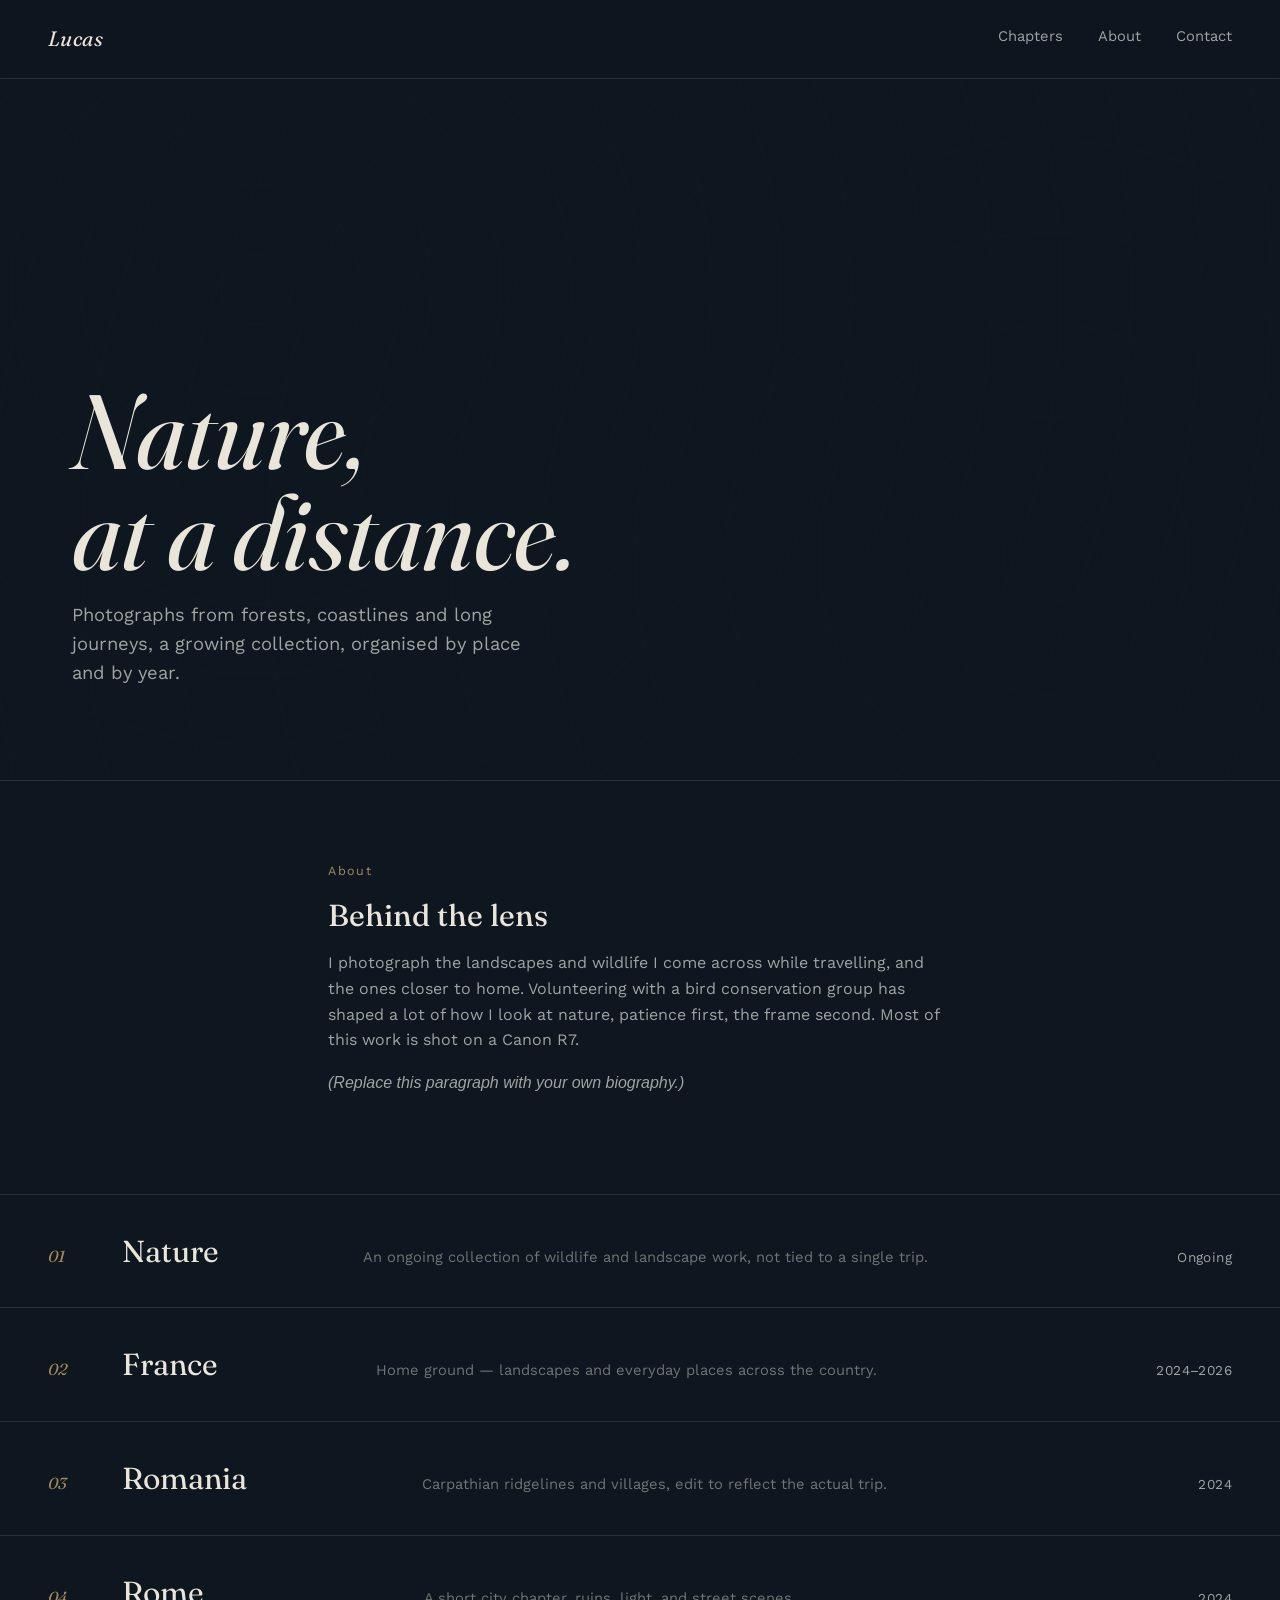
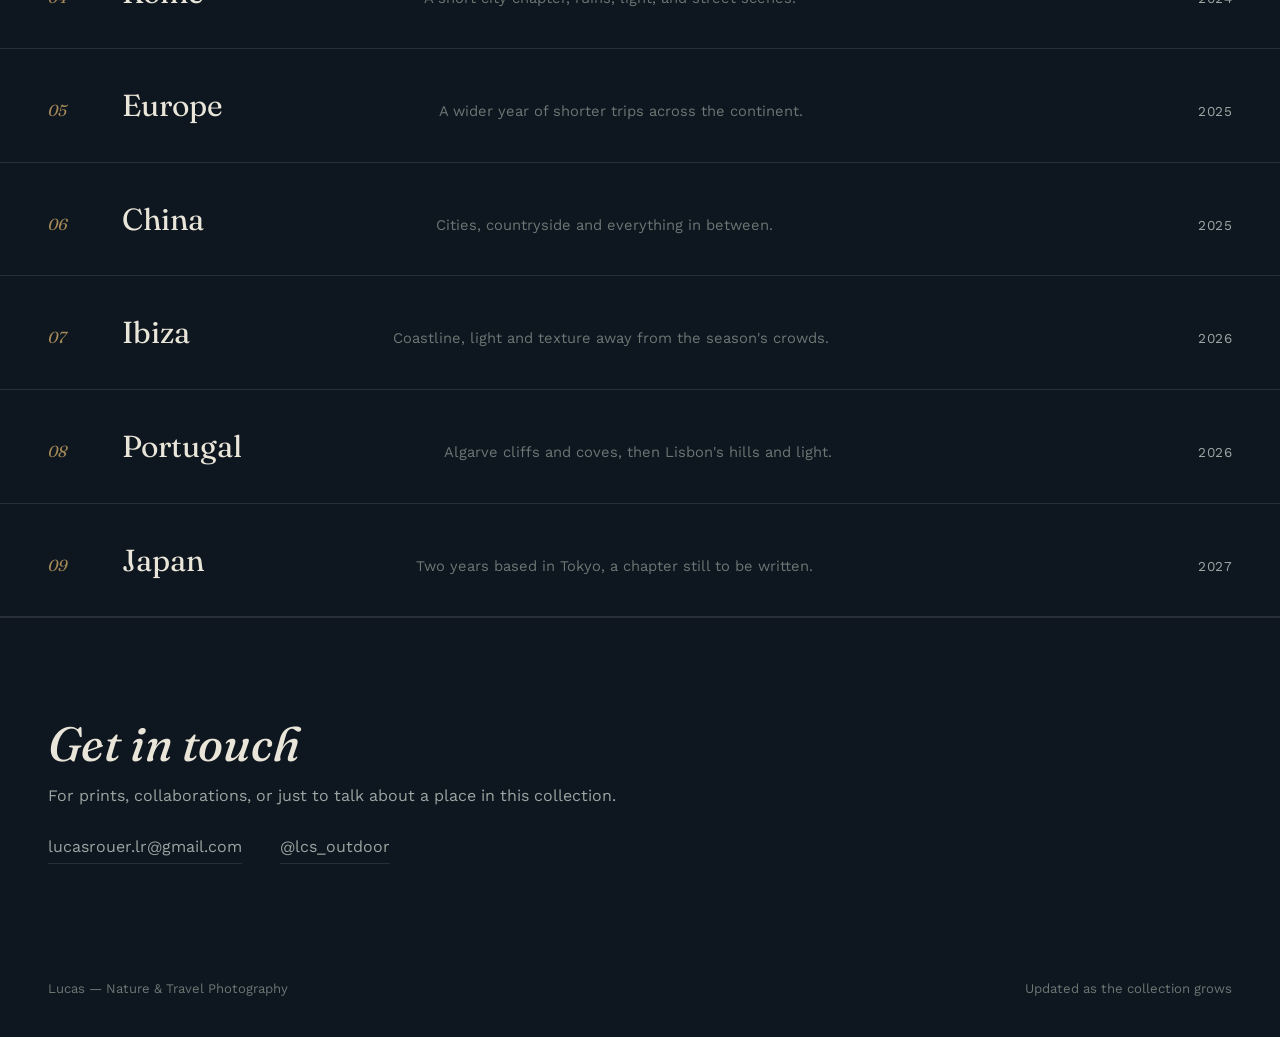
==== commit b1cb4fa1: "Update contact information and text descriptions" ====
--- a/index.html
+++ b/index.html
@@ -21,7 +21,7 @@
   <div class="topo" aria-hidden="true"></div>
   <h1 class="hero__title">Nature,<br>at a distance.</h1>
   <p class="hero__subtitle">
-    Photographs from forests, coastlines and long journeys — a growing collection,
+    Photographs from forests, coastlines and long journeys, a growing collection,
     organised by place and by year.
   </p>
 </section>
@@ -32,7 +32,7 @@
   <p>
     I photograph the landscapes and wildlife I come across while travelling, and the
     ones closer to home. Volunteering with a bird conservation group has shaped a lot
-    of how I look at nature — patience first, the frame second. Most of this work is
+    of how I look at nature, patience first, the frame second. Most of this work is
     shot on a Canon R7.
   </p>
   <p><em>(Replace this paragraph with your own biography.)</em></p>
@@ -64,7 +64,7 @@
   <a class="index__row" href="rome-2024.html">
     <span class="index__num">04</span>
     <span class="index__title">Rome</span>
-    <span class="index__desc">A short city chapter — ruins, light, and street scenes.</span>
+    <span class="index__desc">A short city chapter, ruins, light, and street scenes.</span>
     <span class="index__year">2024</span>
   </a>
  
@@ -99,7 +99,7 @@
   <a class="index__row" href="japan-2027.html">
     <span class="index__num">09</span>
     <span class="index__title">Japan</span>
-    <span class="index__desc">Two years based in Itako, Ibaraki — a chapter still to be written.</span>
+    <span class="index__desc">Two years based in Tokyo, a chapter still to be written.</span>
     <span class="index__year">2027</span>
   </a>
  
@@ -109,8 +109,8 @@
   <h2>Get in touch</h2>
   <p>For prints, collaborations, or just to talk about a place in this collection.</p>
   <div class="contact__links">
-    <a href="mailto:your.email@example.com">your.email@example.com</a>
-    <a href="https://instagram.com/yourhandle" target="_blank" rel="noopener">@yourhandle</a>
+    <a href="mailto:lucasrouer.lr@gmail.com">lucasrouer.lr@gmail.com</a>
+    <a href="https://instagram.com/lcs_outdoor" target="_blank" rel="noopener">@lcs_outdoor</a>
   </div>
 </section>
  
--- a/styles.css
+++ b/styles.css
@@ -0,0 +1,274 @@
+@import url('https://fonts.googleapis.com/css2?family=Fraunces:ital,opsz,wght@0,9..144,340;0,9..144,460;1,9..144,420;1,9..144,520&family=Work+Sans:wght@400;500;600&display=swap');
+ 
+:root{
+  --bg: #0e1620;
+  --bg-panel: #131f2b;
+  --bg-panel-2: #17242f;
+  --ink: #e9e5d8;
+  --ink-soft: #9aa6a1;
+  --ink-faint: #6c7773;
+  --green: #24413a;
+  --green-bright: #4f7f68;
+  --navy-line: #1c2a38;
+  --brass: #a58a58;
+  --brass-soft: rgba(165,138,88,0.55);
+  --line: rgba(233,229,216,0.12);
+  --max: 42rem;
+  --wide: 74rem;
+}
+ 
+*{ box-sizing:border-box; }
+html{ scroll-behavior:smooth; }
+ 
+body{
+  margin:0;
+  background:var(--bg);
+  color:var(--ink);
+  font-family:'Work Sans', 'Helvetica Neue', Arial, sans-serif;
+  font-weight:400;
+  line-height:1.6;
+  -webkit-font-smoothing:antialiased;
+}
+ 
+/* faint topographic texture, used behind hero / dividers */
+.topo{
+  position:absolute; inset:0;
+  pointer-events:none;
+  opacity:.16;
+  background-image:
+    repeating-radial-gradient(circle at 20% 30%, transparent 0 34px, rgba(233,229,216,0.5) 35px, transparent 36px 70px),
+    repeating-radial-gradient(circle at 82% 68%, transparent 0 46px, rgba(233,229,216,0.4) 47px, transparent 48px 92px);
+  mix-blend-mode:overlay;
+}
+ 
+h1,h2,h3{ margin:0; font-weight:460; font-family:'Fraunces', Georgia, serif; }
+p{ margin:0 0 1.1em; color:var(--ink-soft); }
+a{ color:inherit; text-decoration:none; }
+ 
+.eyebrow{
+  display:block;
+  font-size:.78rem;
+  letter-spacing:.14em;
+  color:var(--brass);
+  margin-bottom:.6rem;
+}
+ 
+/* ---------------- header / nav ---------------- */
+.site-header{
+  position:sticky; top:0; z-index:30;
+  display:flex; align-items:center; justify-content:space-between;
+  padding:1.4rem clamp(1.2rem,4vw,3rem);
+  background:rgba(14,22,32,.86);
+  backdrop-filter:blur(6px);
+  border-bottom:1px solid var(--line);
+}
+.site-header__mark{
+  font-family:'Fraunces', serif;
+  font-style:italic;
+  font-size:1.3rem;
+  letter-spacing:.02em;
+}
+.site-header__nav{ display:flex; gap:clamp(1rem,3vw,2.2rem); }
+.site-header__nav a{
+  font-size:.92rem;
+  color:var(--ink-soft);
+  border-bottom:1px solid transparent;
+  padding-bottom:.2rem;
+  transition:color .2s ease, border-color .2s ease;
+}
+.site-header__nav a:hover, .site-header__nav a:focus-visible{
+  color:var(--ink);
+  border-color:var(--brass-soft);
+}
+.site-header__back{
+  font-size:.92rem;
+  color:var(--ink-soft);
+}
+.site-header__back:hover{ color:var(--ink); }
+ 
+/* ---------------- home hero ---------------- */
+.hero{
+  position:relative;
+  min-height:78svh;
+  display:flex; flex-direction:column;
+  align-items:flex-start; justify-content:flex-end;
+  padding:clamp(2rem,6vw,4.5rem);
+  overflow:hidden;
+  border-bottom:1px solid var(--line);
+}
+.hero__title{
+  font-size:clamp(3.4rem,9vw,6.6rem);
+  font-style:italic;
+  font-weight:420;
+  line-height:.96;
+  position:relative;
+}
+.hero__subtitle{
+  position:relative;
+  margin-top:1rem;
+  max-width:30rem;
+  font-size:clamp(1rem,2vw,1.15rem);
+  color:var(--ink-soft);
+}
+ 
+/* ---------------- page hero (chapter pages) ---------------- */
+.page-hero{
+  position:relative;
+  padding:clamp(3.5rem,10vw,6rem) clamp(1.2rem,4vw,3rem) clamp(2.5rem,6vw,3.5rem);
+  border-bottom:1px solid var(--line);
+  overflow:hidden;
+}
+.page-hero__year{
+  font-family:'Fraunces', serif;
+  font-style:italic;
+  color:var(--brass);
+  font-size:1.1rem;
+  position:relative;
+}
+.page-hero__title{
+  font-size:clamp(2.6rem,7vw,4.6rem);
+  margin-top:.4rem;
+  position:relative;
+  max-width:34rem;
+}
+.page-hero__intro{
+  max-width:38rem;
+  margin-top:1.2rem;
+  position:relative;
+  font-size:1.02rem;
+}
+ 
+/* ---------------- about (home) ---------------- */
+.about{
+  max-width:var(--max);
+  margin:0 auto;
+  padding:clamp(3.5rem,8vw,5rem) 1.5rem;
+}
+.about h2{ font-size:clamp(1.5rem,3.4vw,1.9rem); margin-bottom:.7rem; color:var(--ink); }
+ 
+/* ---------------- chapters index list (home) ---------------- */
+.index{
+  border-top:1px solid var(--line);
+}
+.index__row{
+  display:flex;
+  align-items:baseline;
+  gap:clamp(1rem,3vw,2.5rem);
+  padding:clamp(1.4rem,3vw,2rem) clamp(1.2rem,4vw,3rem);
+  border-bottom:1px solid var(--line);
+  transition:background .2s ease, padding-left .2s ease;
+}
+.index__row:hover, .index__row:focus-visible{
+  background:var(--bg-panel);
+  padding-left:calc(clamp(1.2rem,4vw,3rem) + .6rem);
+}
+.index__num{
+  font-family:'Fraunces', serif;
+  font-style:italic;
+  color:var(--brass);
+  font-size:1rem;
+  flex:none;
+  width:2.2rem;
+}
+.index__title{
+  font-family:'Fraunces', serif;
+  font-size:clamp(1.35rem,3vw,1.9rem);
+  flex:1 1 auto;
+  min-width:12rem;
+  color:var(--ink);
+}
+.index__desc{
+  flex:2 1 auto;
+  min-width:14rem;
+  color:var(--ink-faint);
+  font-size:.92rem;
+}
+.index__year{
+  flex:none;
+  font-size:.85rem;
+  color:var(--ink-soft);
+  letter-spacing:.03em;
+}
+@media (max-width:760px){
+  .index__row{ flex-wrap:wrap; }
+  .index__desc{ order:3; width:100%; }
+}
+ 
+/* ---------------- photo grid (chapter pages) ---------------- */
+.gallery{
+  max-width:var(--wide);
+  margin:0 auto;
+  padding:clamp(2.5rem,5vw,3.5rem) clamp(1.2rem,4vw,3rem) clamp(4rem,8vw,6rem);
+  display:grid;
+  grid-template-columns:repeat(6, 1fr);
+  grid-auto-rows:12vw;
+  gap:.6rem;
+}
+.photo-item{
+  position:relative;
+  grid-column:span 2;
+  grid-row:span 1;
+  overflow:hidden;
+  border:1px solid var(--navy-line);
+}
+.photo-item.tall{ grid-row:span 2; }
+.photo-item.wide{ grid-column:span 3; }
+.photo-item.wide.tall{ grid-column:span 4; }
+ 
+.photo-item__ph{
+  position:absolute; inset:0;
+  background:
+    linear-gradient(155deg, var(--bg-panel-2), var(--green) 70%),
+    repeating-linear-gradient(0deg, transparent 0 22px, rgba(233,229,216,.05) 23px 24px);
+}
+.photo-item__label{
+  position:absolute; left:.7rem; bottom:.6rem;
+  font-size:.72rem;
+  letter-spacing:.06em;
+  color:var(--ink-faint);
+}
+ 
+@media (max-width:900px){
+  .gallery{ grid-template-columns:repeat(4,1fr); grid-auto-rows:22vw; }
+  .photo-item.wide{ grid-column:span 4; }
+  .photo-item.wide.tall{ grid-column:span 4; }
+}
+@media (max-width:560px){
+  .gallery{ grid-template-columns:repeat(2,1fr); grid-auto-rows:38vw; }
+  .photo-item, .photo-item.wide{ grid-column:span 2; }
+}
+ 
+/* ---------------- contact (home) ---------------- */
+.contact{
+  border-top:1px solid var(--line);
+  padding:clamp(3.5rem,8vw,5.5rem) clamp(1.2rem,4vw,3rem);
+}
+.contact h2{
+  font-size:clamp(2rem,5vw,3rem);
+  font-style:italic;
+  max-width:26rem;
+}
+.contact__links{
+  margin-top:1.6rem;
+  display:flex; flex-wrap:wrap; gap:1.6rem 2.4rem;
+}
+.contact__links a{
+  font-size:1rem;
+  color:var(--ink-soft);
+  border-bottom:1px solid var(--line);
+  padding-bottom:.2rem;
+}
+.contact__links a:hover, .contact__links a:focus-visible{
+  color:var(--ink);
+  border-color:var(--brass-soft);
+}
+ 
+/* ---------------- footer ---------------- */
+.site-footer{
+  padding:1.6rem clamp(1.2rem,4vw,3rem) 2.4rem;
+  font-size:.82rem;
+  color:var(--ink-faint);
+  display:flex; justify-content:space-between; flex-wrap:wrap; gap:.6rem;
+}
+ 
+:focus-visible{ outline:1px solid var(--brass); outline-offset:3px; }
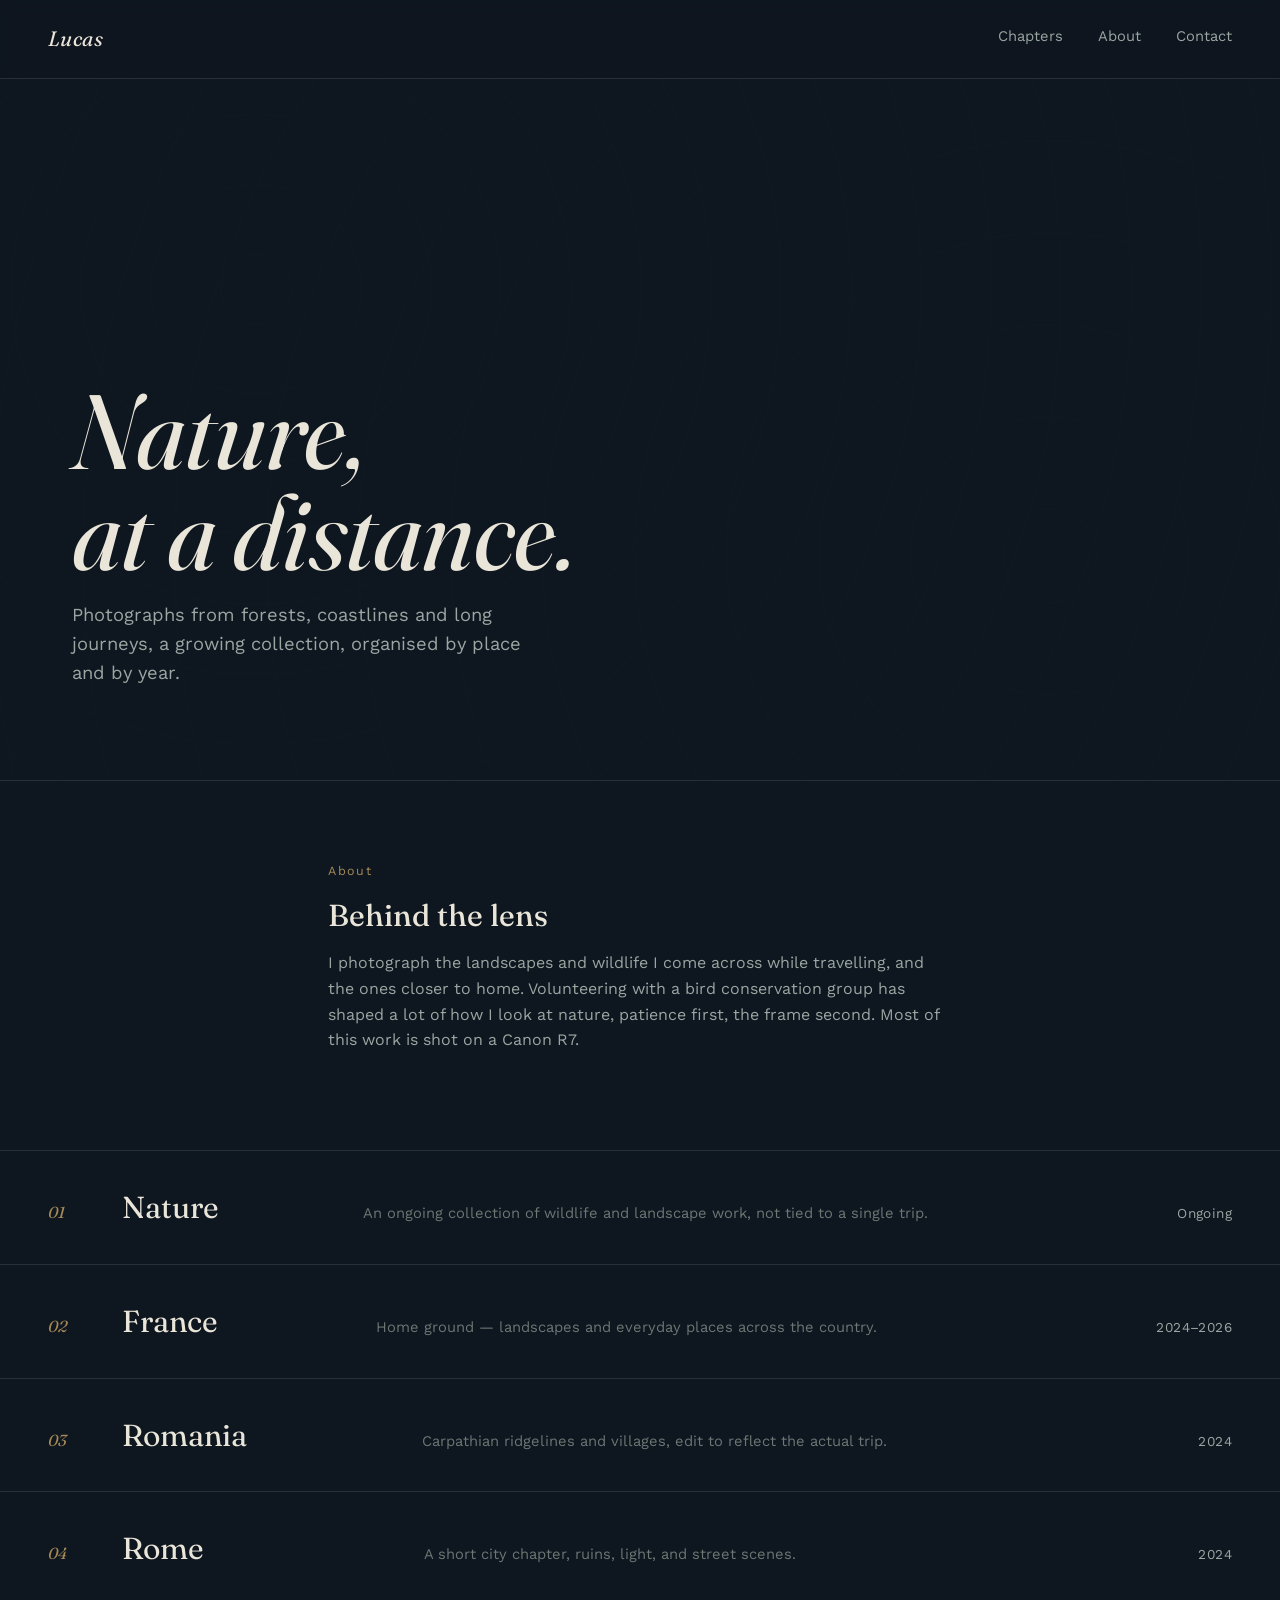
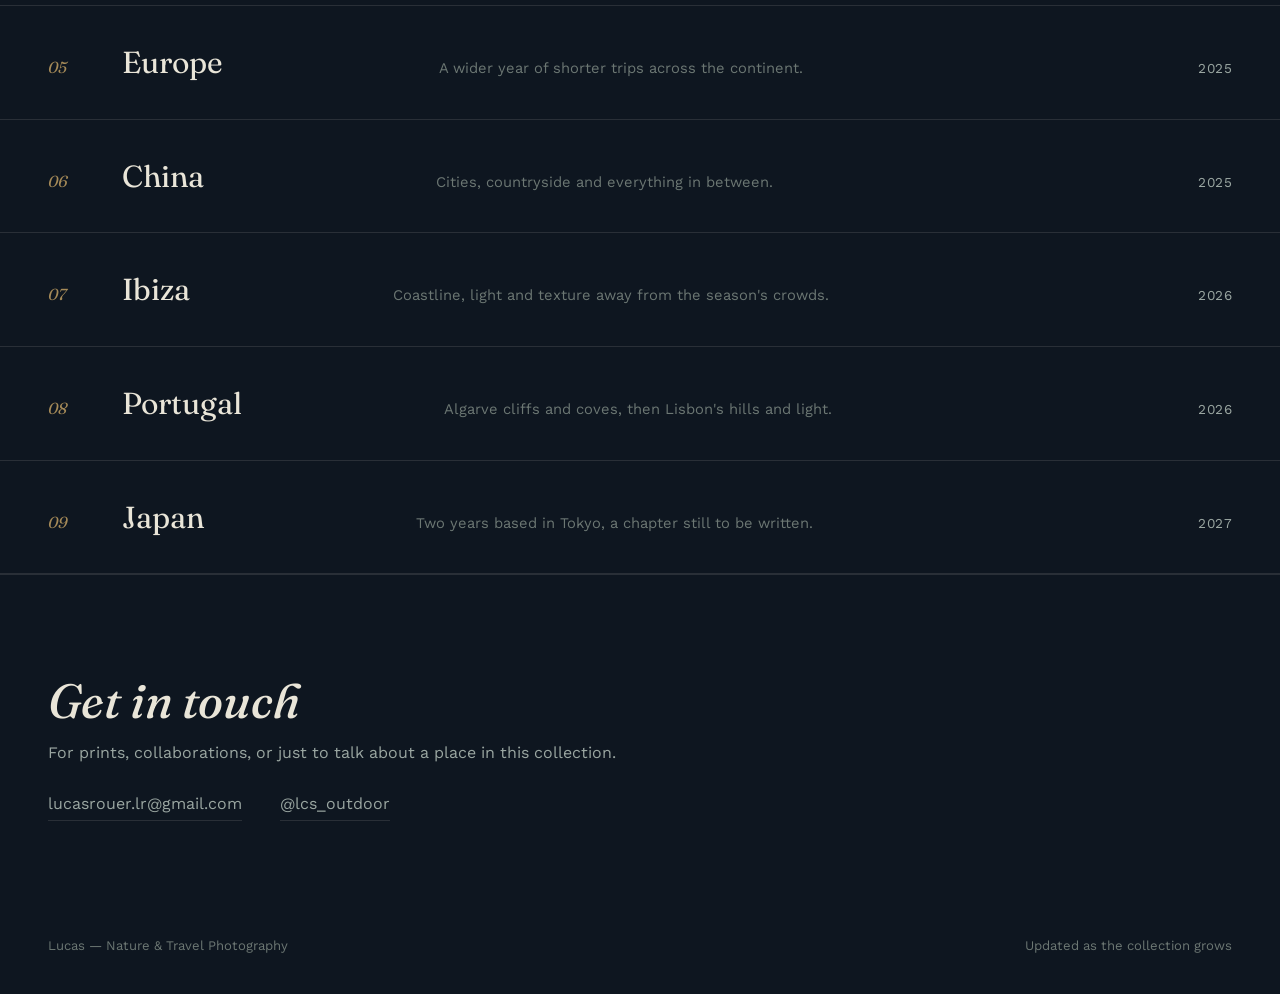
==== commit aa08f963: "Update index.html" ====
--- a/index.html
+++ b/index.html
@@ -35,7 +35,6 @@
     of how I look at nature, patience first, the frame second. Most of this work is
     shot on a Canon R7.
   </p>
-  <p><em>(Replace this paragraph with your own biography.)</em></p>
 </section>
  
 <section class="index" id="chapters" aria-label="Chapters">
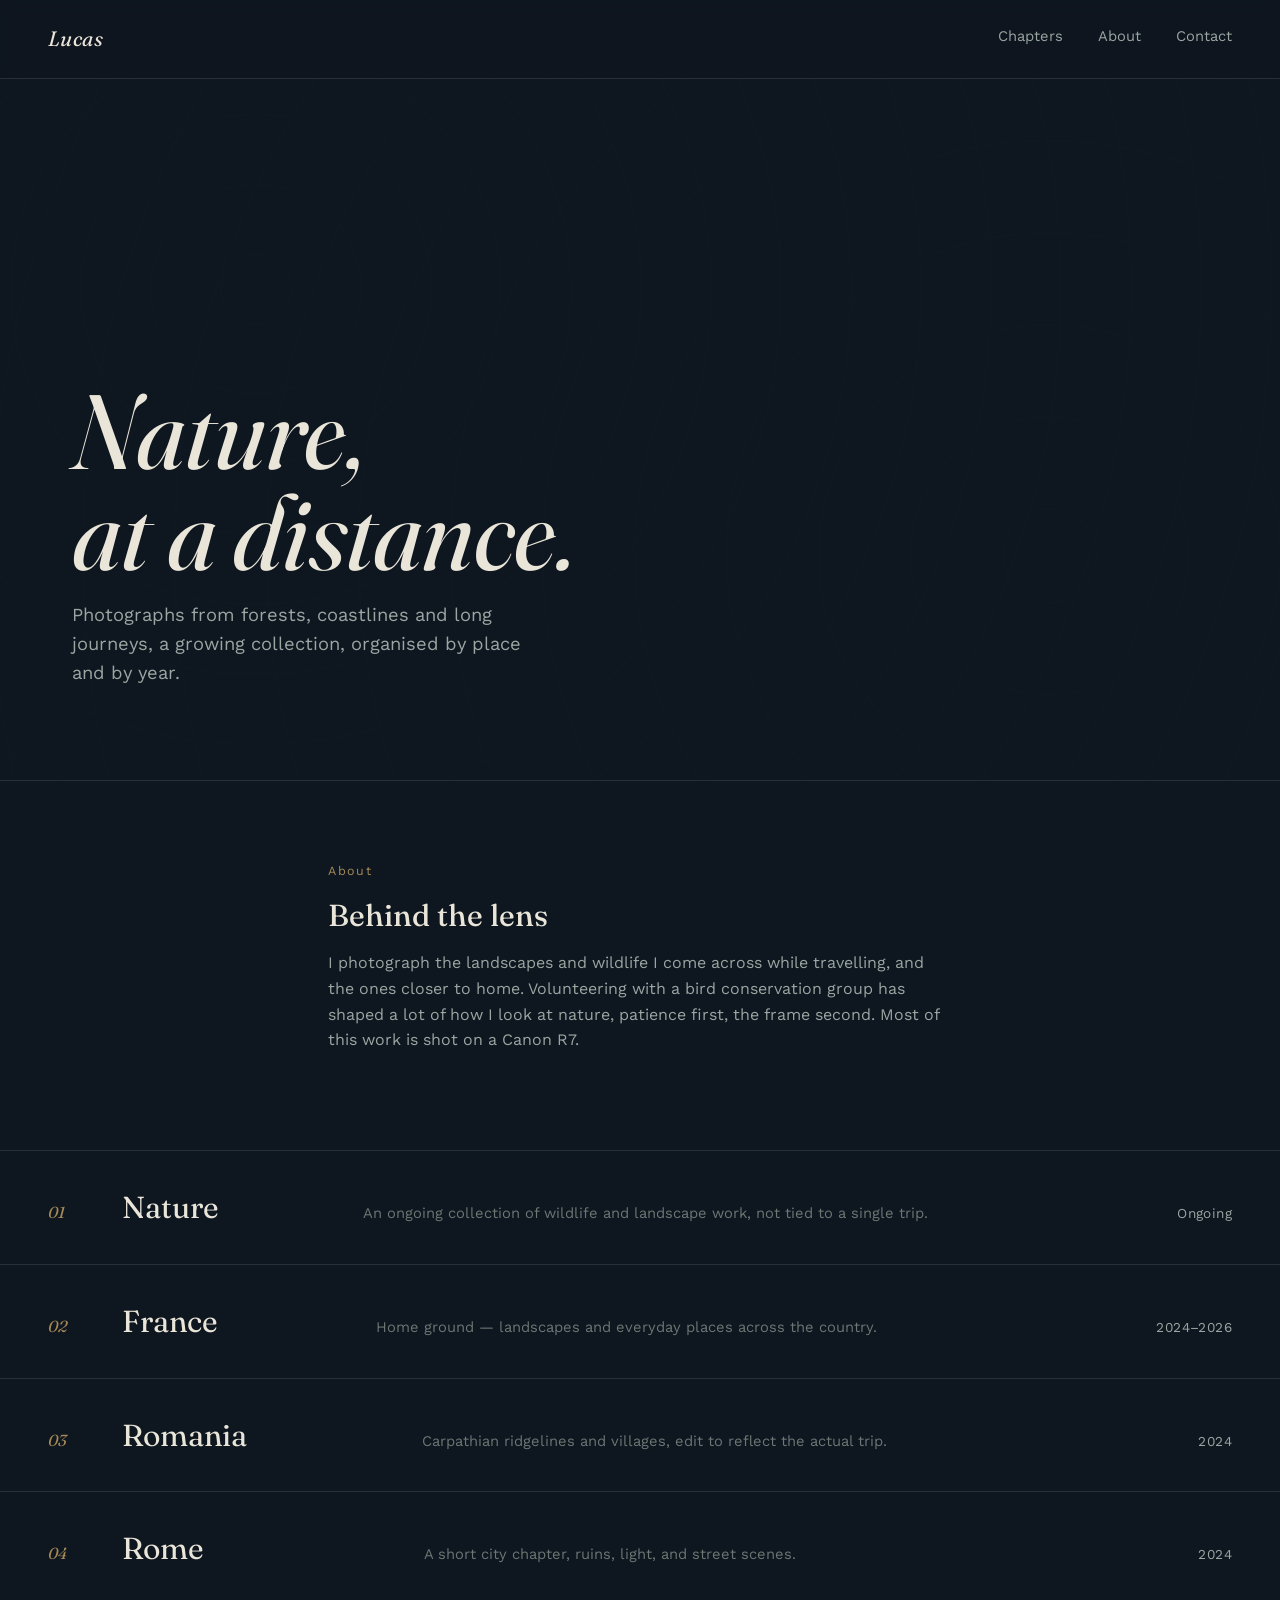
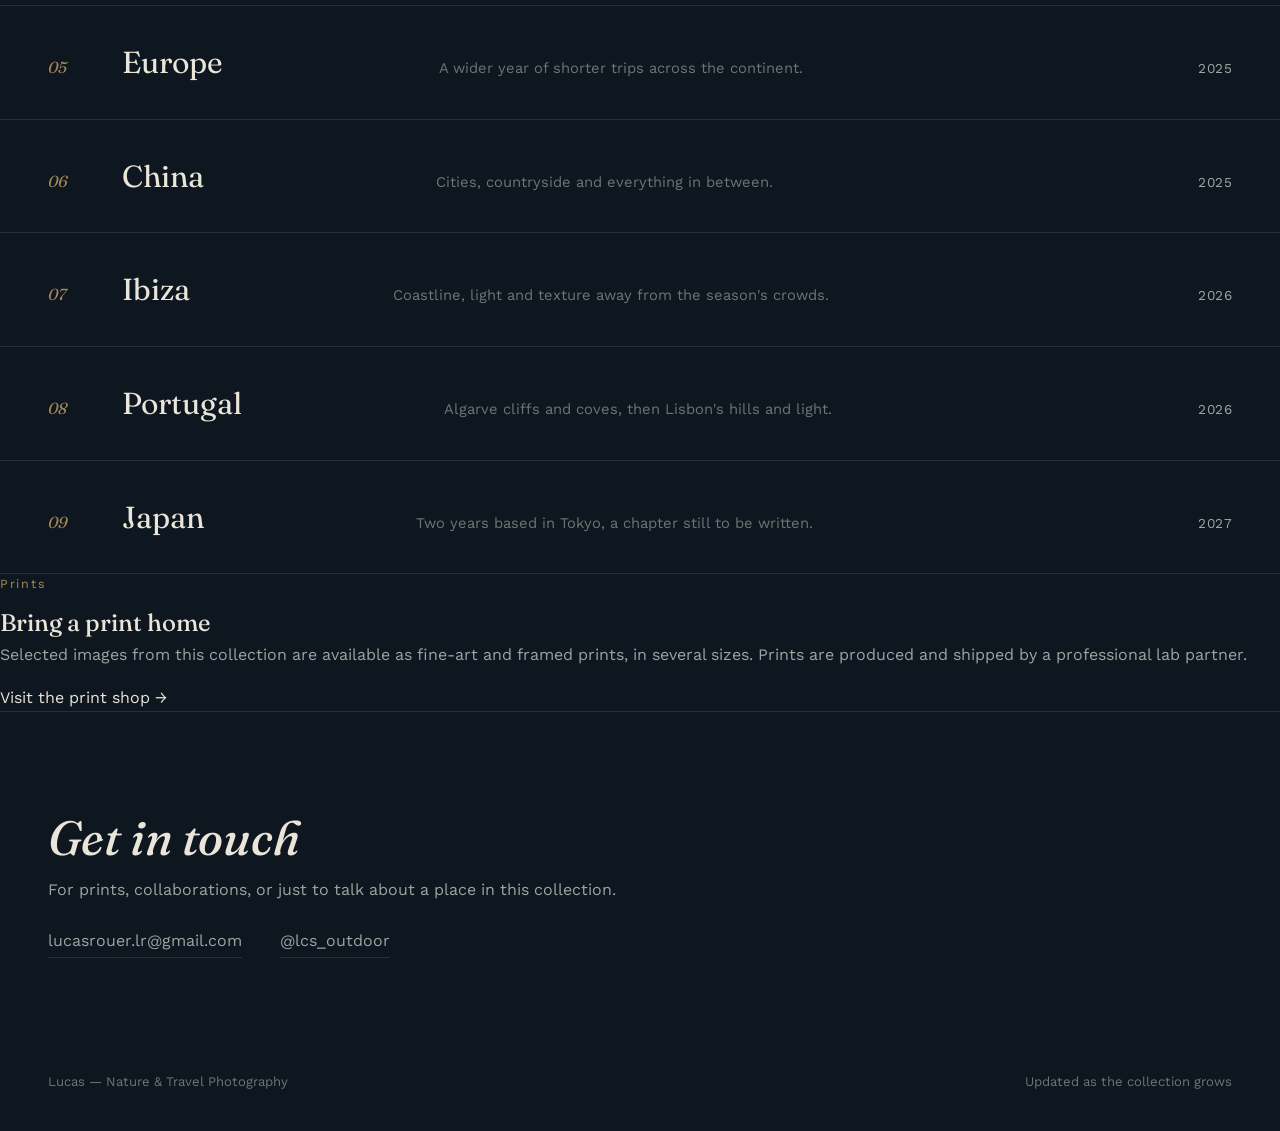
==== commit 6e560737: "Update index.html" ====
--- a/index.html
+++ b/index.html
@@ -103,6 +103,17 @@
   </a>
  
 </section>
+
+<section class="prints" id="prints">
+  <span class="eyebrow">Prints</span>
+  <h2>Bring a print home</h2>
+  <p>
+    Selected images from this collection are available as fine-art and framed prints,
+    in several sizes. Prints are produced and shipped by a professional lab partner.
+  </p>
+  <!-- Replace this href once your Pixieset store is live -->
+  <a class="prints__cta" href="https://lucasrouer.pixieset.com" target="_blank" rel="noopener">Visit the print shop &rarr;</a>
+</section>
  
 <section class="contact" id="contact">
   <h2>Get in touch</h2>
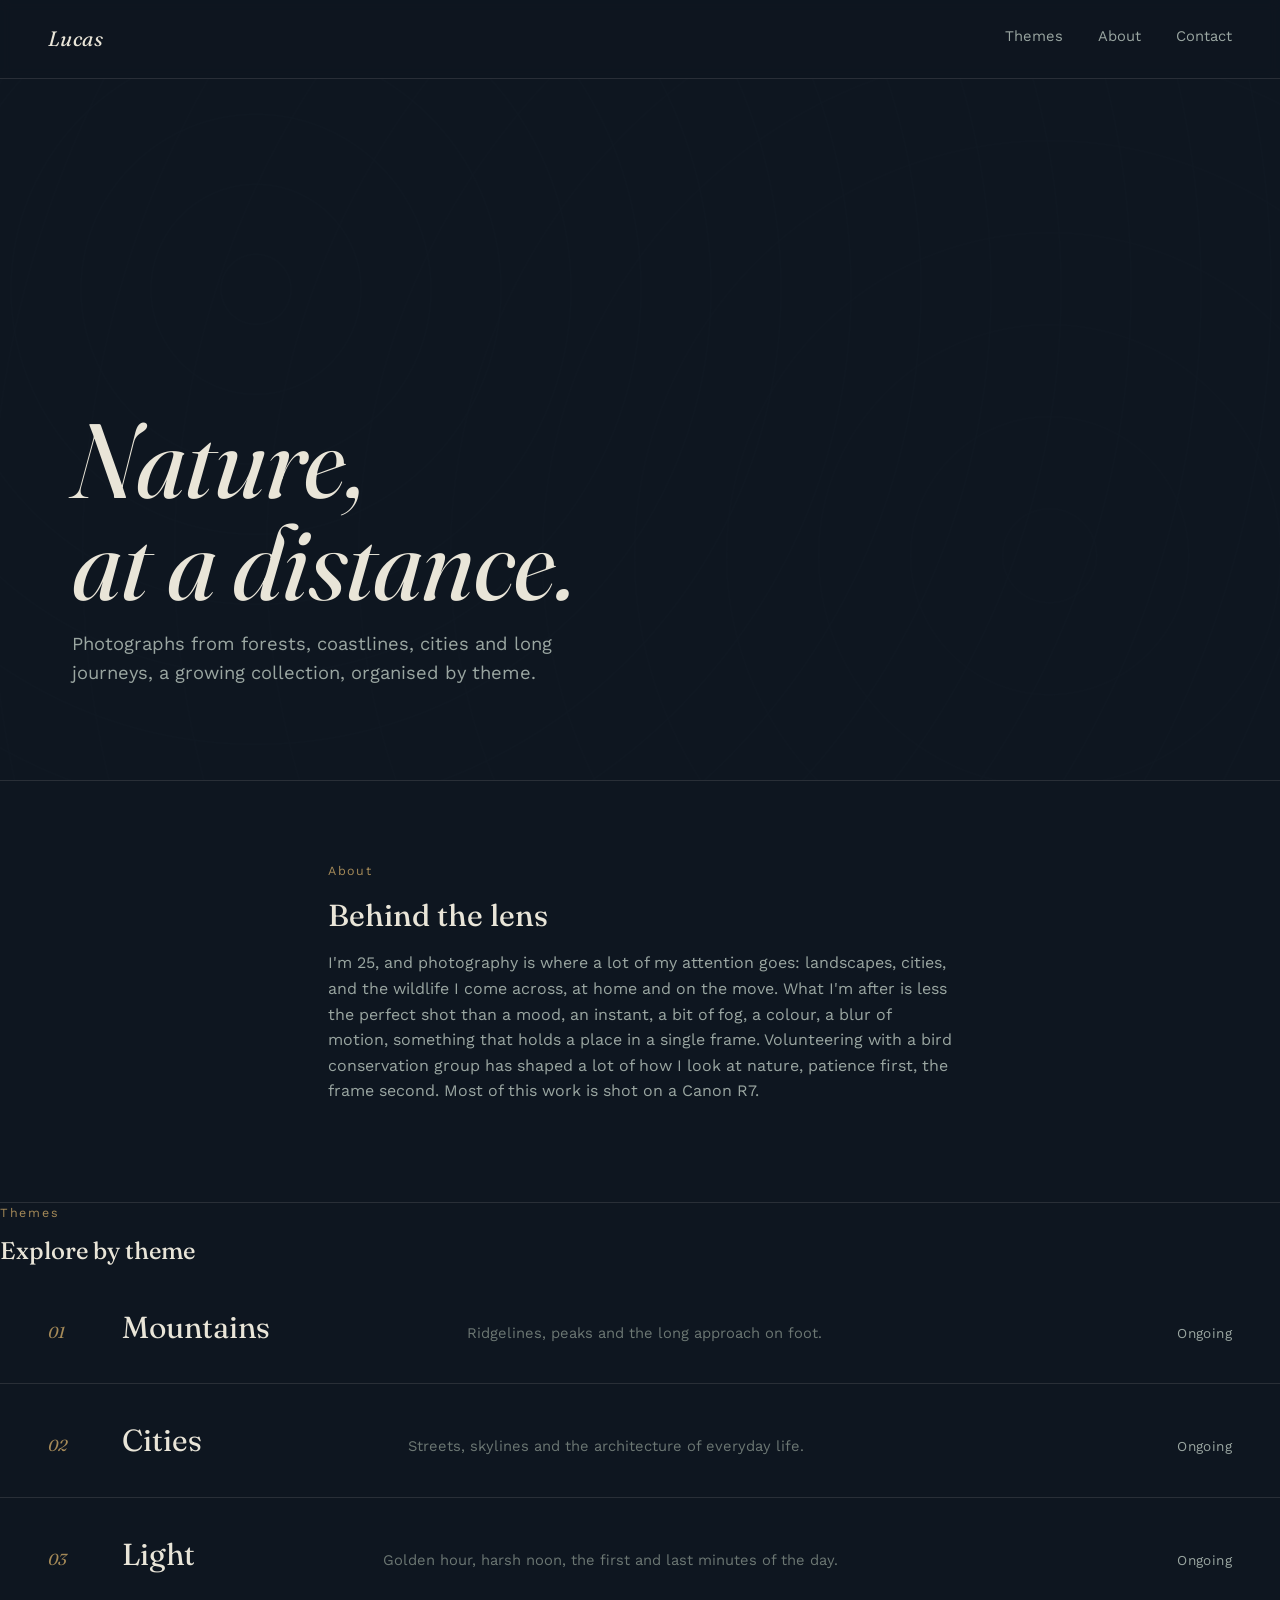
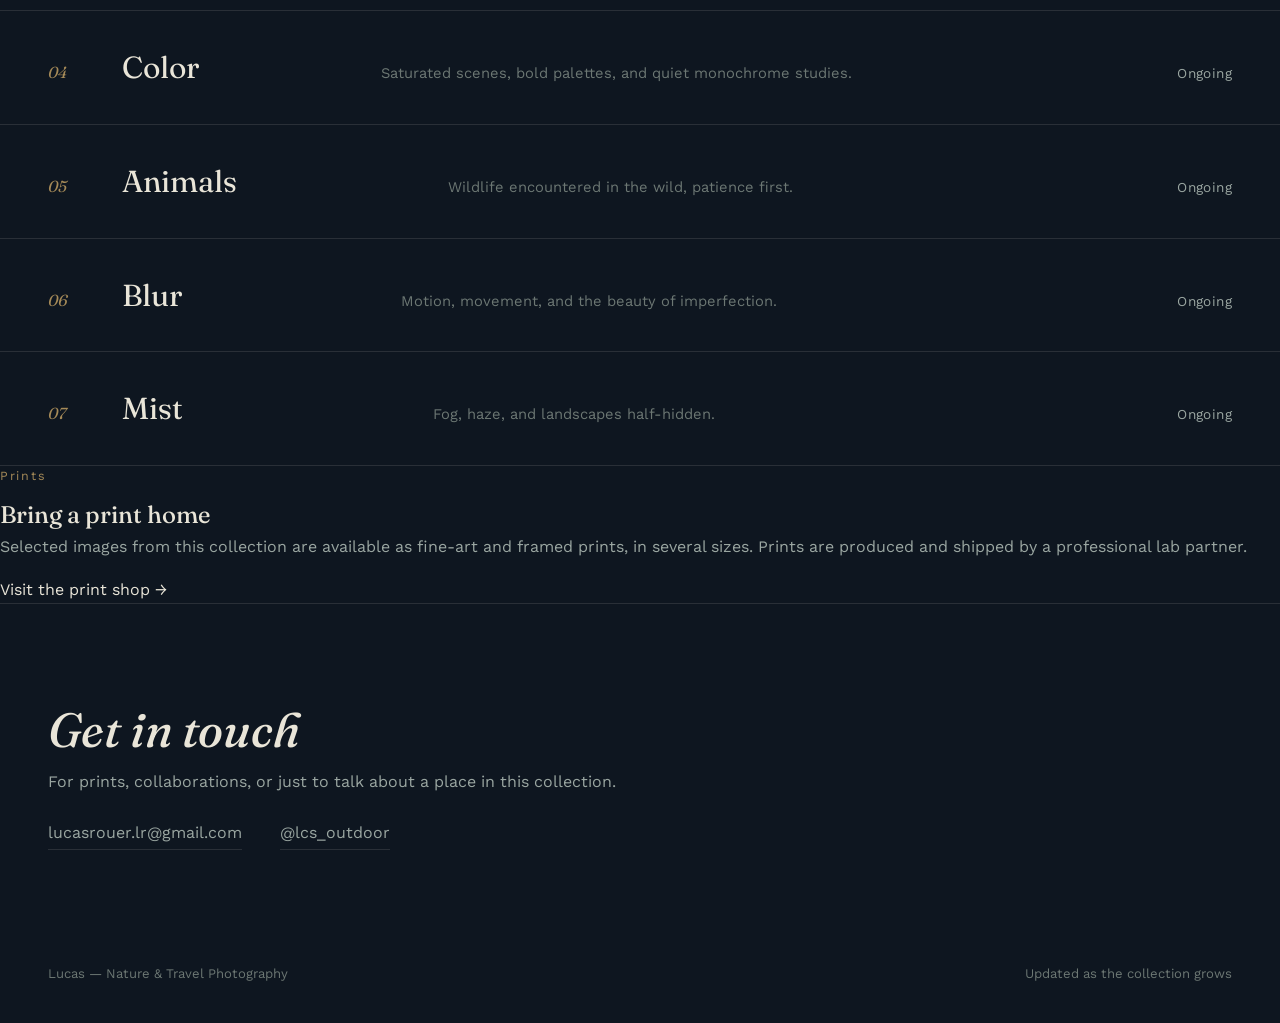
==== commit 9e62e408: "Update index.html" ====
--- a/index.html
+++ b/index.html
@@ -11,7 +11,7 @@
 <header class="site-header">
   <a class="site-header__mark" href="#top">Lucas</a>
   <nav class="site-header__nav">
-    <a href="#chapters">Chapters</a>
+    <a href="#themes">Themes</a>
     <a href="#about">About</a>
     <a href="#contact">Contact</a>
   </nav>
@@ -21,8 +21,8 @@
   <div class="topo" aria-hidden="true"></div>
   <h1 class="hero__title">Nature,<br>at a distance.</h1>
   <p class="hero__subtitle">
-    Photographs from forests, coastlines and long journeys, a growing collection,
-    organised by place and by year.
+    Photographs from forests, coastlines, cities and long journeys, a growing
+    collection, organised by theme.
   </p>
 </section>
  
@@ -30,80 +30,72 @@
   <span class="eyebrow">About</span>
   <h2>Behind the lens</h2>
   <p>
-    I photograph the landscapes and wildlife I come across while travelling, and the
-    ones closer to home. Volunteering with a bird conservation group has shaped a lot
-    of how I look at nature, patience first, the frame second. Most of this work is
-    shot on a Canon R7.
+    I'm 25, and photography is where a lot of my attention goes: landscapes,
+    cities, and the wildlife I come across, at home and on the move. What I'm
+    after is less the perfect shot than a mood, an instant, a bit of fog, a
+    colour, a blur of motion, something that holds a place in a single frame.
+    Volunteering with a bird conservation group has shaped a lot of how I look
+    at nature, patience first, the frame second. Most of this work is shot on
+    a Canon R7.
   </p>
 </section>
  
-<section class="index" id="chapters" aria-label="Chapters">
+<section class="index" id="themes" aria-label="Themes">
  
-  <a class="index__row" href="nature.html">
+  <span class="eyebrow">Themes</span>
+  <h2>Explore by theme</h2>
+ 
+  <a class="index__row" href="mountains.html">
     <span class="index__num">01</span>
-    <span class="index__title">Nature</span>
-    <span class="index__desc">An ongoing collection of wildlife and landscape work, not tied to a single trip.</span>
+    <span class="index__title">Mountains</span>
+    <span class="index__desc">Ridgelines, peaks and the long approach on foot.</span>
     <span class="index__year">Ongoing</span>
   </a>
  
-  <a class="index__row" href="france-2024-2026.html">
+  <a class="index__row" href="cities.html">
     <span class="index__num">02</span>
-    <span class="index__title">France</span>
-    <span class="index__desc">Home ground — landscapes and everyday places across the country.</span>
-    <span class="index__year">2024–2026</span>
+    <span class="index__title">Cities</span>
+    <span class="index__desc">Streets, skylines and the architecture of everyday life.</span>
+    <span class="index__year">Ongoing</span>
   </a>
  
-  <a class="index__row" href="romania-2024.html">
+  <a class="index__row" href="light.html">
     <span class="index__num">03</span>
-    <span class="index__title">Romania</span>
-    <span class="index__desc">Carpathian ridgelines and villages, edit to reflect the actual trip.</span>
-    <span class="index__year">2024</span>
+    <span class="index__title">Light</span>
+    <span class="index__desc">Golden hour, harsh noon, the first and last minutes of the day.</span>
+    <span class="index__year">Ongoing</span>
   </a>
  
-  <a class="index__row" href="rome-2024.html">
+  <a class="index__row" href="color.html">
     <span class="index__num">04</span>
-    <span class="index__title">Rome</span>
-    <span class="index__desc">A short city chapter, ruins, light, and street scenes.</span>
-    <span class="index__year">2024</span>
+    <span class="index__title">Color</span>
+    <span class="index__desc">Saturated scenes, bold palettes, and quiet monochrome studies.</span>
+    <span class="index__year">Ongoing</span>
   </a>
  
-  <a class="index__row" href="europe-2025.html">
+  <a class="index__row" href="animals.html">
     <span class="index__num">05</span>
-    <span class="index__title">Europe</span>
-    <span class="index__desc">A wider year of shorter trips across the continent.</span>
-    <span class="index__year">2025</span>
+    <span class="index__title">Animals</span>
+    <span class="index__desc">Wildlife encountered in the wild, patience first.</span>
+    <span class="index__year">Ongoing</span>
   </a>
  
-  <a class="index__row" href="china-2025.html">
+  <a class="index__row" href="blur.html">
     <span class="index__num">06</span>
-    <span class="index__title">China</span>
-    <span class="index__desc">Cities, countryside and everything in between.</span>
-    <span class="index__year">2025</span>
+    <span class="index__title">Blur</span>
+    <span class="index__desc">Motion, movement, and the beauty of imperfection.</span>
+    <span class="index__year">Ongoing</span>
   </a>
  
-  <a class="index__row" href="ibiza-2026.html">
+  <a class="index__row" href="mist.html">
     <span class="index__num">07</span>
-    <span class="index__title">Ibiza</span>
-    <span class="index__desc">Coastline, light and texture away from the season's crowds.</span>
-    <span class="index__year">2026</span>
-  </a>
- 
-  <a class="index__row" href="portugal-2026.html">
-    <span class="index__num">08</span>
-    <span class="index__title">Portugal</span>
-    <span class="index__desc">Algarve cliffs and coves, then Lisbon's hills and light.</span>
-    <span class="index__year">2026</span>
-  </a>
- 
-  <a class="index__row" href="japan-2027.html">
-    <span class="index__num">09</span>
-    <span class="index__title">Japan</span>
-    <span class="index__desc">Two years based in Tokyo, a chapter still to be written.</span>
-    <span class="index__year">2027</span>
+    <span class="index__title">Mist</span>
+    <span class="index__desc">Fog, haze, and landscapes half-hidden.</span>
+    <span class="index__year">Ongoing</span>
   </a>
  
 </section>
-
+ 
 <section class="prints" id="prints">
   <span class="eyebrow">Prints</span>
   <h2>Bring a print home</h2>
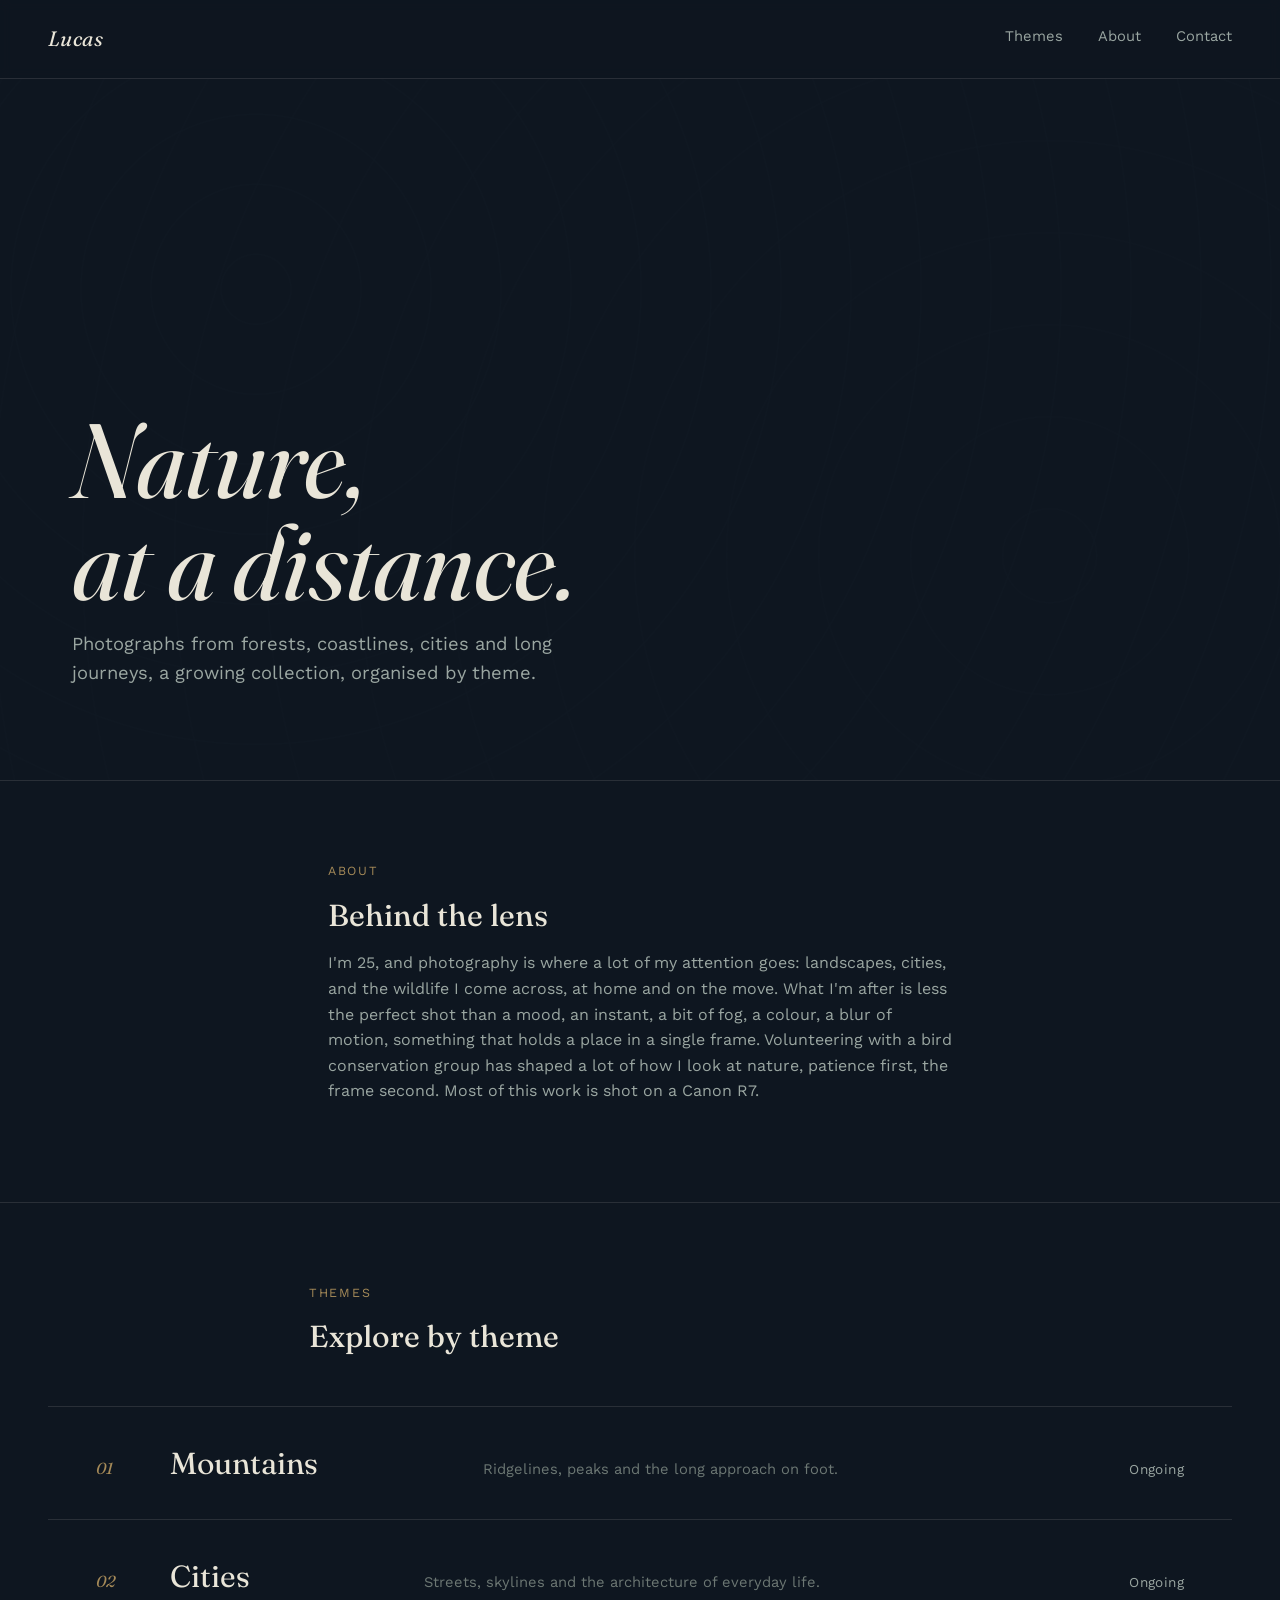
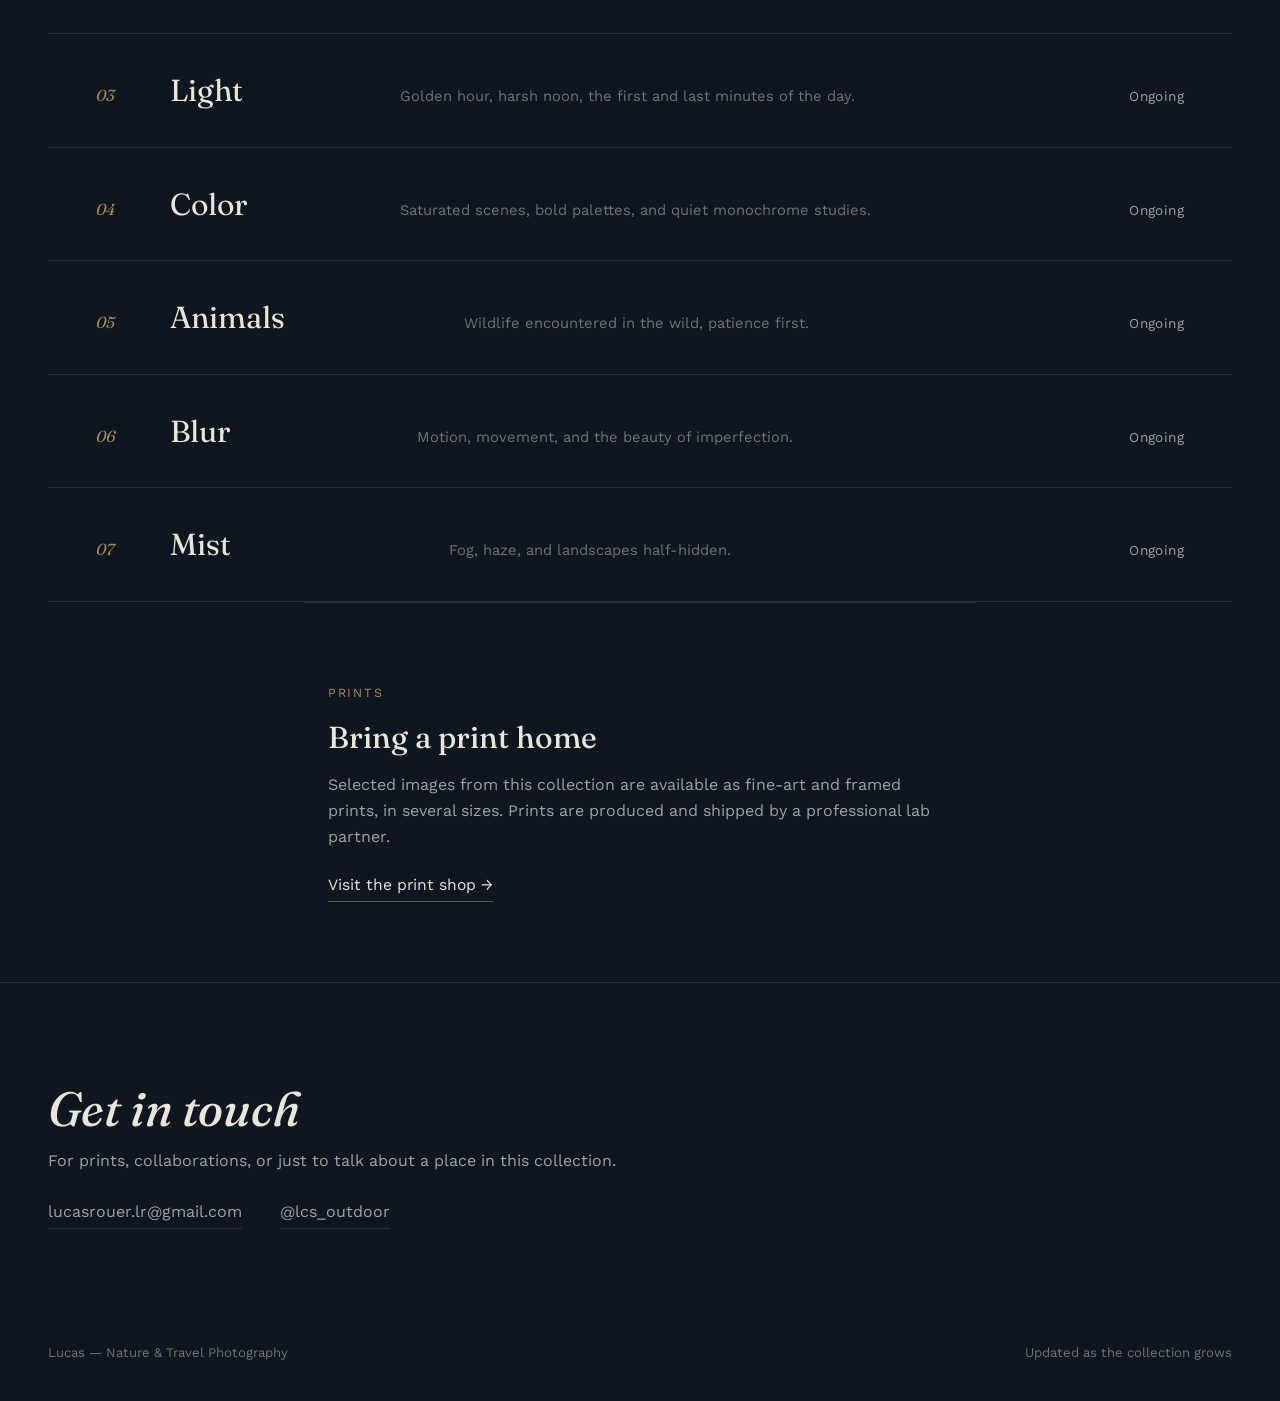
==== commit c8feb1b6: "Add CSS styles for page layout and design Added internal CSS styles for layout and design." ====
--- a/index.html
+++ b/index.html
@@ -4,7 +4,321 @@
 <meta charset="UTF-8">
 <meta name="viewport" content="width=device-width, initial-scale=1.0">
 <title>Lucas — Nature &amp; Travel Photography</title>
-<link rel="stylesheet" href="styles.css">
+<style>
+@import url('https://fonts.googleapis.com/css2?family=Fraunces:ital,opsz,wght@0,9..144,340;0,9..144,460;1,9..144,420;1,9..144,520&family=Work+Sans:wght@400;500;600&display=swap');
+ 
+:root{
+  --bg: #0e1620;
+  --bg-panel: #131f2b;
+  --bg-panel-2: #17242f;
+  --ink: #e9e5d8;
+  --ink-soft: #9aa6a1;
+  --ink-faint: #6c7773;
+  --green: #24413a;
+  --green-bright: #4f7f68;
+  --navy-line: #1c2a38;
+  --brass: #a58a58;
+  --brass-soft: rgba(165,138,88,0.55);
+  --line: rgba(233,229,216,0.12);
+  --max: 42rem;
+  --wide: 74rem;
+}
+ 
+*{ box-sizing:border-box; }
+html{ scroll-behavior:smooth; }
+ 
+body{
+  margin:0;
+  background:var(--bg);
+  color:var(--ink);
+  font-family:'Work Sans', 'Helvetica Neue', Arial, sans-serif;
+  font-weight:400;
+  line-height:1.6;
+  -webkit-font-smoothing:antialiased;
+}
+ 
+/* faint topographic texture, used behind hero / dividers */
+.topo{
+  position:absolute; inset:0;
+  pointer-events:none;
+  opacity:.16;
+  background-image:
+    repeating-radial-gradient(circle at 20% 30%, transparent 0 34px, rgba(233,229,216,0.5) 35px, transparent 36px 70px),
+    repeating-radial-gradient(circle at 82% 68%, transparent 0 46px, rgba(233,229,216,0.4) 47px, transparent 48px 92px);
+  mix-blend-mode:overlay;
+}
+ 
+h1,h2,h3{ margin:0; font-weight:460; font-family:'Fraunces', Georgia, serif; }
+p{ margin:0 0 1.1em; color:var(--ink-soft); }
+a{ color:inherit; text-decoration:none; }
+ 
+.eyebrow{
+  display:block;
+  font-size:.78rem;
+  letter-spacing:.14em;
+  color:var(--brass);
+  margin-bottom:.6rem;
+  text-transform: uppercase;
+}
+ 
+/* ---------------- header / nav ---------------- */
+.site-header{
+  position:sticky; top:0; z-index:30;
+  display:flex; align-items:center; justify-content:space-between;
+  padding:1.4rem clamp(1.2rem,4vw,3rem);
+  background:rgba(14,22,32,.86);
+  backdrop-filter:blur(6px);
+  border-bottom:1px solid var(--line);
+}
+.site-header__mark{
+  font-family:'Fraunces', serif;
+  font-style:italic;
+  font-size:1.3rem;
+  letter-spacing:.02em;
+}
+.site-header__nav{ display:flex; gap:clamp(1rem,3vw,2.2rem); }
+.site-header__nav a{
+  font-size:.92rem;
+  color:var(--ink-soft);
+  border-bottom:1px solid transparent;
+  padding-bottom:.2rem;
+  transition:color .2s ease, border-color .2s ease;
+}
+.site-header__nav a:hover, .site-header__nav a:focus-visible{
+  color:var(--ink);
+  border-color:var(--brass-soft);
+}
+.site-header__back{
+  font-size:.92rem;
+  color:var(--ink-soft);
+}
+.site-header__back:hover{ color:var(--ink); }
+ 
+/* ---------------- home hero ---------------- */
+.hero{
+  position:relative;
+  min-height:78svh;
+  display:flex; flex-direction:column;
+  align-items:flex-start; justify-content:flex-end;
+  padding:clamp(2rem,6vw,4.5rem);
+  overflow:hidden;
+  border-bottom:1px solid var(--line);
+}
+.hero__title{
+  font-size:clamp(3.4rem,9vw,6.6rem);
+  font-style:italic;
+  font-weight:420;
+  line-height:.96;
+  position:relative;
+}
+.hero__subtitle{
+  position:relative;
+  margin-top:1rem;
+  max-width:30rem;
+  font-size:clamp(1rem,2vw,1.15rem);
+  color:var(--ink-soft);
+}
+ 
+/* ---------------- page hero (chapter pages) ---------------- */
+.page-hero{
+  position:relative;
+  padding:clamp(3.5rem,10vw,6rem) clamp(1.2rem,4vw,3rem) clamp(2.5rem,6vw,3.5rem);
+  border-bottom:1px solid var(--line);
+  overflow:hidden;
+}
+.page-hero__year{
+  font-family:'Fraunces', serif;
+  font-style:italic;
+  color:var(--brass);
+  font-size:1.1rem;
+  position:relative;
+}
+.page-hero__title{
+  font-size:clamp(2.6rem,7vw,4.6rem);
+  margin-top:.4rem;
+  position:relative;
+  max-width:34rem;
+}
+.page-hero__intro{
+  max-width:38rem;
+  margin-top:1.2rem;
+  position:relative;
+  font-size:1.02rem;
+}
+ 
+/* ---------------- about (home) ---------------- */
+.about{
+  max-width:var(--max);
+  margin:0 auto;
+  padding:clamp(3.5rem,8vw,5rem) 1.5rem;
+}
+.about h2{ font-size:clamp(1.5rem,3.4vw,1.9rem); margin-bottom:.7rem; color:var(--ink); }
+ 
+/* ---------------- themes index list (home) ---------------- */
+.index{
+  border-top:1px solid var(--line);
+  padding: clamp(3.5rem,8vw,5rem) clamp(1.2rem,4vw,3rem) 0;
+}
+.index > .eyebrow, .index > h2{
+  max-width:var(--max);
+  margin-left:auto;
+  margin-right:auto;
+  padding: 0 0.3rem;
+}
+.index > h2{
+  font-size:clamp(1.5rem,3.4vw,1.9rem);
+  margin-bottom: clamp(2rem,5vw,2.8rem);
+  color:var(--ink);
+}
+.index__row{
+  display:flex;
+  align-items:baseline;
+  gap:clamp(1rem,3vw,2.5rem);
+  padding:clamp(1.4rem,3vw,2rem) clamp(1.2rem,4vw,3rem);
+  border-top:1px solid var(--line);
+  transition:background .2s ease, padding-left .2s ease;
+}
+.index__row:last-child{ border-bottom:1px solid var(--line); }
+.index__row:hover, .index__row:focus-visible{
+  background:var(--bg-panel);
+  padding-left:calc(clamp(1.2rem,4vw,3rem) + .6rem);
+}
+.index__num{
+  font-family:'Fraunces', serif;
+  font-style:italic;
+  color:var(--brass);
+  font-size:1rem;
+  flex:none;
+  width:2.2rem;
+}
+.index__title{
+  font-family:'Fraunces', serif;
+  font-size:clamp(1.35rem,3vw,1.9rem);
+  flex:1 1 auto;
+  min-width:12rem;
+  color:var(--ink);
+}
+.index__desc{
+  flex:2 1 auto;
+  min-width:14rem;
+  color:var(--ink-faint);
+  font-size:.92rem;
+}
+.index__year{
+  flex:none;
+  font-size:.85rem;
+  color:var(--ink-soft);
+  letter-spacing:.03em;
+}
+@media (max-width:760px){
+  .index__row{ flex-wrap:wrap; }
+  .index__desc{ order:3; width:100%; }
+}
+ 
+/* ---------------- photo grid (chapter pages) ---------------- */
+.gallery{
+  max-width:var(--wide);
+  margin:0 auto;
+  padding:clamp(2.5rem,5vw,3.5rem) clamp(1.2rem,4vw,3rem) clamp(4rem,8vw,6rem);
+  display:grid;
+  grid-template-columns:repeat(6, 1fr);
+  grid-auto-rows:12vw;
+  gap:.6rem;
+}
+.photo-item{
+  position:relative;
+  grid-column:span 2;
+  grid-row:span 1;
+  overflow:hidden;
+  border:1px solid var(--navy-line);
+}
+.photo-item.tall{ grid-row:span 2; }
+.photo-item.wide{ grid-column:span 3; }
+.photo-item.wide.tall{ grid-column:span 4; }
+ 
+.photo-item__ph{
+  position:absolute; inset:0;
+  background:
+    linear-gradient(155deg, var(--bg-panel-2), var(--green) 70%),
+    repeating-linear-gradient(0deg, transparent 0 22px, rgba(233,229,216,.05) 23px 24px);
+}
+.photo-item__label{
+  position:absolute; left:.7rem; bottom:.6rem;
+  font-size:.72rem;
+  letter-spacing:.06em;
+  color:var(--ink-faint);
+}
+ 
+@media (max-width:900px){
+  .gallery{ grid-template-columns:repeat(4,1fr); grid-auto-rows:22vw; }
+  .photo-item.wide{ grid-column:span 4; }
+  .photo-item.wide.tall{ grid-column:span 4; }
+}
+@media (max-width:560px){
+  .gallery{ grid-template-columns:repeat(2,1fr); grid-auto-rows:38vw; }
+  .photo-item, .photo-item.wide{ grid-column:span 2; }
+}
+ 
+/* ---------------- prints (home) ---------------- */
+.prints{
+  max-width:var(--max);
+  margin:0 auto;
+  padding:clamp(3.5rem,8vw,5rem) 1.5rem;
+  border-top:1px solid var(--line);
+}
+.prints h2{ font-size:clamp(1.5rem,3.4vw,1.9rem); margin-bottom:.7rem; color:var(--ink); }
+.prints__cta{
+  display:inline-flex;
+  align-items:center;
+  gap:.5rem;
+  margin-top:.3rem;
+  font-size:.98rem;
+  color:var(--ink);
+  border-bottom:1px solid var(--brass-soft);
+  padding-bottom:.25rem;
+  transition:color .2s ease, border-color .2s ease, gap .2s ease;
+}
+.prints__cta:hover, .prints__cta:focus-visible{
+  color:var(--brass);
+  border-color:var(--brass);
+  gap:.8rem;
+}
+ 
+/* ---------------- contact (home) ---------------- */
+.contact{
+  border-top:1px solid var(--line);
+  padding:clamp(3.5rem,8vw,5.5rem) clamp(1.2rem,4vw,3rem);
+}
+.contact h2{
+  font-size:clamp(2rem,5vw,3rem);
+  font-style:italic;
+  max-width:26rem;
+}
+.contact__links{
+  margin-top:1.6rem;
+  display:flex; flex-wrap:wrap; gap:1.6rem 2.4rem;
+}
+.contact__links a{
+  font-size:1rem;
+  color:var(--ink-soft);
+  border-bottom:1px solid var(--line);
+  padding-bottom:.2rem;
+}
+.contact__links a:hover, .contact__links a:focus-visible{
+  color:var(--ink);
+  border-color:var(--brass-soft);
+}
+ 
+/* ---------------- footer ---------------- */
+.site-footer{
+  padding:1.6rem clamp(1.2rem,4vw,3rem) 2.4rem;
+  font-size:.82rem;
+  color:var(--ink-faint);
+  display:flex; justify-content:space-between; flex-wrap:wrap; gap:.6rem;
+}
+ 
+:focus-visible{ outline:1px solid var(--brass); outline-offset:3px; }
+</style>
 </head>
 <body>
  
